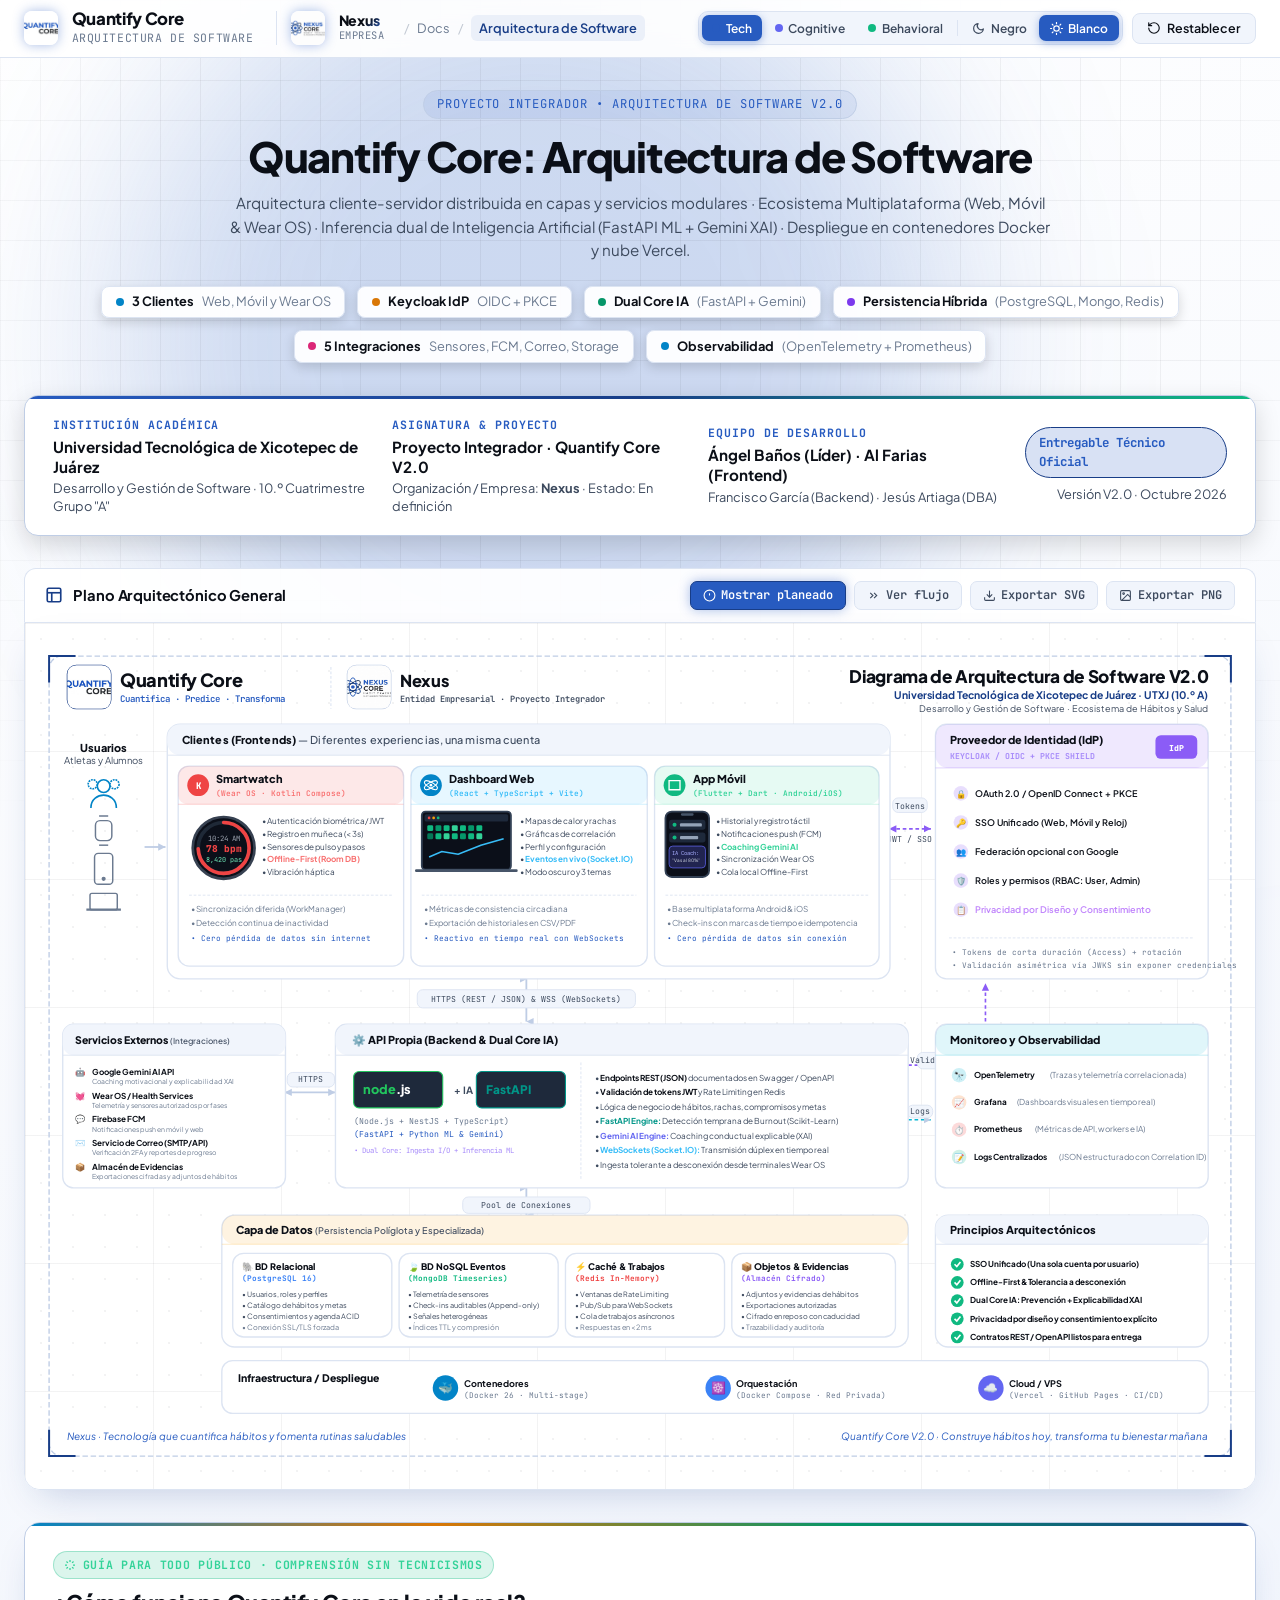
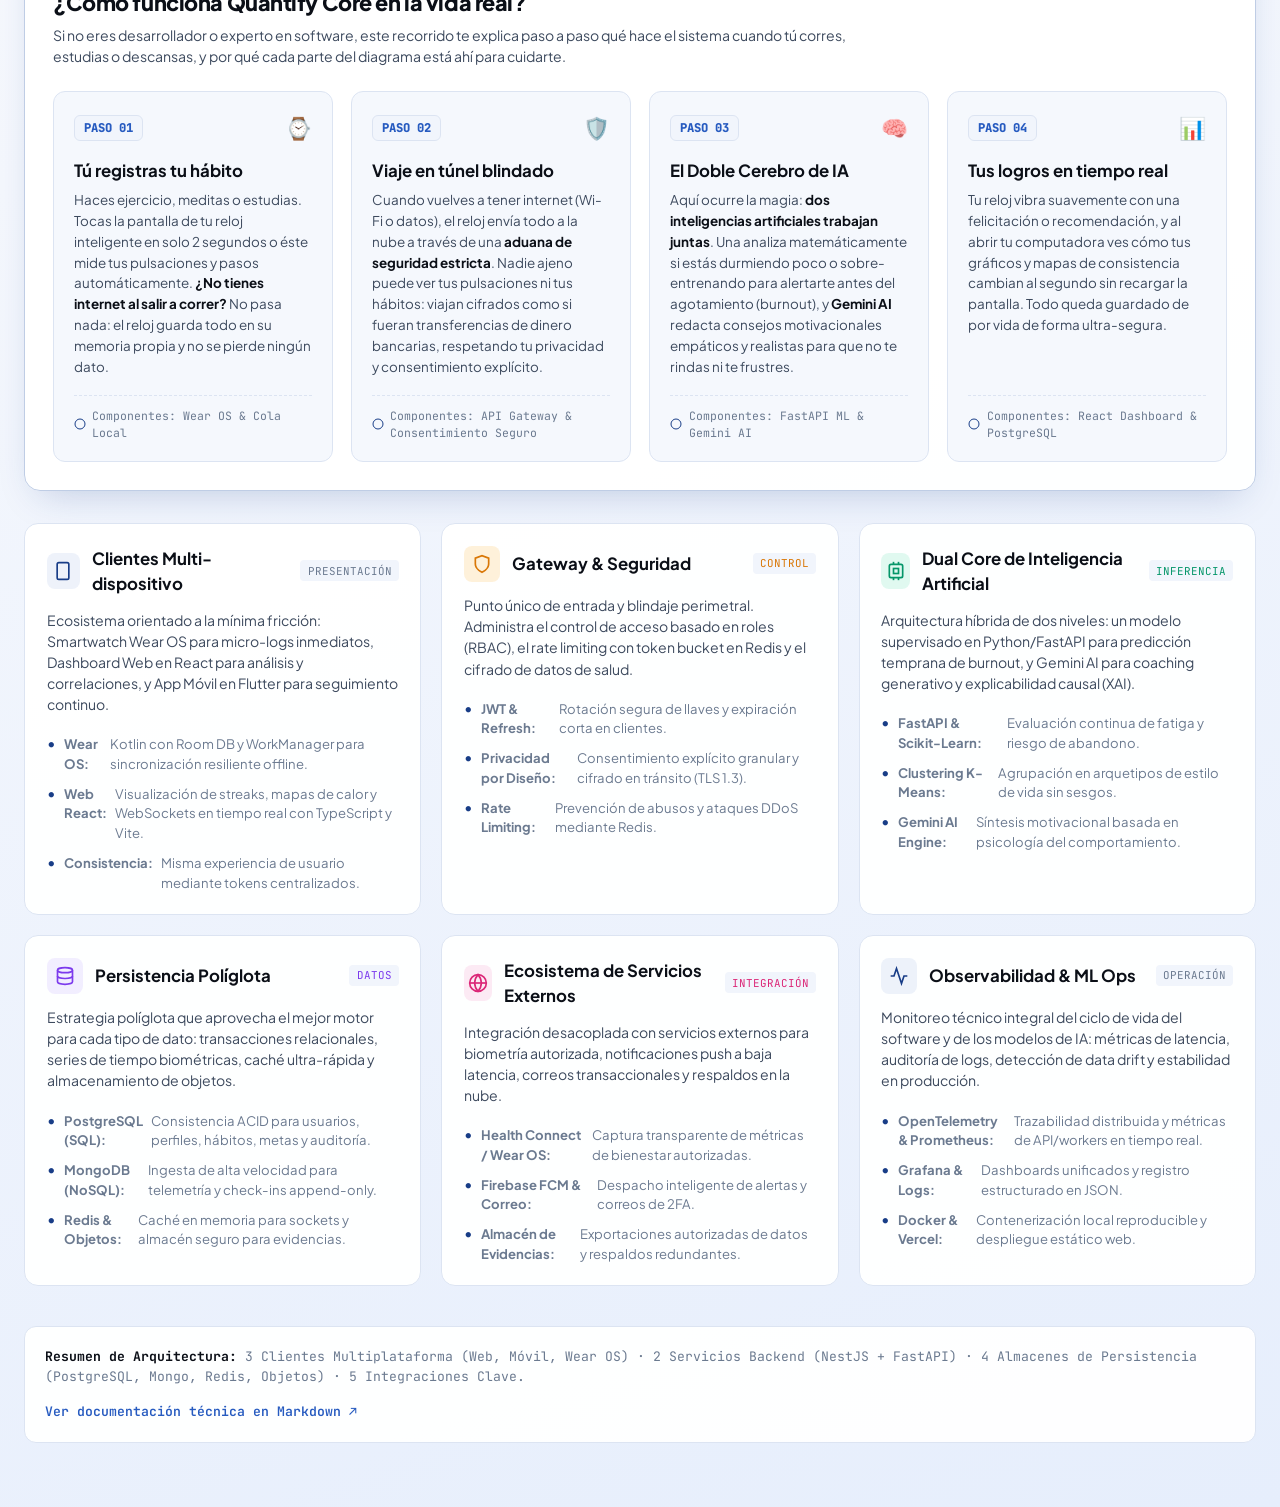
==== docs/examen/index.html @ 7a669c56 "deploy(pages): publicar galeria preservando el portal existente" ====
<!doctype html>
<html lang="es" data-theme="dark">
<head>
  <meta charset="utf-8">
  <meta name="viewport" content="width=device-width,initial-scale=1">
  <title>Diagrama de Arquitectura de Software · Quantify Core</title>
  <meta name="theme-color" content="#0B0F17">
  <!-- Pre-render theme initialization -->
  <script>
    (function () {
      var root = document.documentElement;
      var palette = 'tech';
      var mode = 'dark';
      try {
        var saved = JSON.parse(localStorage.getItem('qc-theme'));
        if (saved && ['tech', 'cognitive', 'behavioral'].indexOf(saved.palette) !== -1) {
          palette = saved.palette;
          mode = saved.mode === 'light' ? 'light' : 'dark';
        } else if (window.matchMedia && matchMedia('(prefers-color-scheme: light)').matches) {
          mode = 'light';
        }
      } catch (e) {}
      root.dataset.palette = palette;
      root.dataset.mode = mode;
      root.dataset.theme = palette === 'tech' ? 'tech-' + mode : palette;
    })();
  </script>
  <link rel="preconnect" href="https://fonts.googleapis.com">
  <link rel="preconnect" href="https://fonts.gstatic.com" crossorigin>
  <link href="https://fonts.googleapis.com/css2?family=Plus+Jakarta+Sans:wght@400;500;600;700;800&family=Outfit:wght@400;500;600;700;800&family=JetBrains+Mono:wght@400;500;600;700&display=swap" rel="stylesheet">
  
  <style>
    /* ==========================================================================
       VARIABLES Y PALETAS UNIFICADAS QUANTIFY CORE
       ========================================================================== */
    :root, [data-theme="tech-dark"] {
      --bg: #0B0F17;
      --bg-gradient: linear-gradient(160deg, #0B0F17 0%, #0D1524 48%, #111C35 100%);
      --surface: #161F2E;
      --surface-2: #1B2639;
      --surface-glass: rgba(22, 31, 46, 0.78);
      --border: #283548;
      --border-strong: #3A4C6E;
      --text: #FFFFFF;
      --text-muted: #B4C0D0;
      --text-dim: #8A99AD;
      --text-faint: #6B7A90;

      --brand-blue: #275BC0;
      --brand-glow: #4A7DE8;
      --brand-light: #7EA3F0;
      --primary-soft: rgba(39, 91, 192, 0.16);

      --panel: rgba(22, 31, 46, 0.85);
      --panel-solid: #161F2E;
      --panel-border: rgba(58, 76, 110, 0.50);
      --panel-border-hover: #4A7DE8;
      --panel-shadow: 0 20px 48px -20px rgba(0, 0, 0, 0.75);

      /* Categorías arquitectónicas */
      --c-user: #38BDF8;      /* Usuarios / Clientes - Cyan */
      --c-sec: #F59E0B;       /* Seguridad y Gateway - Amber */
      --c-api: #34D399;       /* Backend / ML / IA - Emerald */
      --c-data: #A78BFA;      /* Persistencia - Violet */
      --c-ext: #F472B6;       /* Servicios Externos - Pink */
      --c-infra: #38BDF8;     /* Infraestructura - Blue */

      --card-bg: rgba(27, 38, 57, 0.94);
      --box-bg: rgba(22, 31, 46, 0.70);

      --g1: rgba(39, 91, 192, 0.55);
      --g2: rgba(24, 61, 135, 0.65);
      --g3: rgba(14, 165, 233, 0.30);
      --spot: rgba(74, 125, 232, 0.12);
      --grid: rgba(255, 255, 255, 0.045);
      --frame-bg: #0B0F17;

      --font-main: 'Plus Jakarta Sans', 'Outfit', -apple-system, BlinkMacSystemFont, "Segoe UI", Roboto, sans-serif;
      --font-mono: 'JetBrains Mono', monospace;
    }

    [data-theme="tech-light"] {
      --bg: #F4F7FD;
      --bg-gradient: linear-gradient(160deg, #FFFFFF 0%, #F4F7FD 50%, #E6EEFC 100%);
      --surface: #FFFFFF;
      --surface-2: #F1F5FC;
      --surface-glass: rgba(255, 255, 255, 0.90);
      --border: #DCE4F2;
      --border-strong: #BFCDE5;
      --text: #0B0F17;
      --text-muted: #3D4A5E;
      --text-dim: #6B7A90;
      --text-faint: #94A3B8;

      --brand-blue: #275BC0;
      --brand-glow: #183D87;
      --brand-light: #275BC0;
      --primary-soft: rgba(39, 91, 192, 0.08);

      --panel: rgba(255, 255, 255, 0.94);
      --panel-solid: #FFFFFF;
      --panel-border: rgba(39, 91, 192, 0.24);
      --panel-border-hover: #275BC0;
      --panel-shadow: 0 16px 36px -16px rgba(24, 61, 135, 0.25);

      --c-user: #0284C7;
      --c-sec: #D97706;
      --c-api: #059669;
      --c-data: #7C3AED;
      --c-ext: #DB2777;
      --c-infra: #0284C7;

      --card-bg: #FFFFFF;
      --box-bg: rgba(244, 247, 253, 0.85);

      --g1: rgba(39, 91, 192, 0.22);
      --g2: rgba(74, 125, 232, 0.20);
      --g3: rgba(14, 165, 233, 0.16);
      --spot: rgba(39, 91, 192, 0.08);
      --grid: rgba(11, 15, 23, 0.05);
      --frame-bg: #FFFFFF;
    }

    [data-theme="cognitive"] {
      --bg: #090C10;
      --bg-gradient: linear-gradient(150deg, #090C10 0%, #0E1122 50%, #16123A 100%);
      --surface: #131924;
      --surface-2: #192131;
      --surface-glass: rgba(19, 25, 36, 0.78);
      --border: #232E40;
      --border-strong: #3B3F72;
      --text: #F8FAFC;
      --text-muted: #B6C2D4;
      --text-dim: #94A3B8;
      --text-faint: #64748B;

      --brand-blue: #275BC0;
      --brand-glow: #6366F1;
      --brand-light: #A5ABFB;
      --primary-soft: rgba(99, 102, 241, 0.16);

      --panel: rgba(19, 25, 36, 0.85);
      --panel-solid: #131924;
      --panel-border: rgba(59, 63, 114, 0.6);
      --panel-border-hover: #6366F1;
      --panel-shadow: 0 20px 48px -20px rgba(0, 0, 0, 0.8);

      --c-user: #06B6D4;
      --c-sec: #F59E0B;
      --c-api: #34D399;
      --c-data: #C084FC;
      --c-ext: #F43F5E;
      --c-infra: #6366F1;

      --card-bg: rgba(25, 33, 49, 0.94);
      --box-bg: rgba(19, 25, 36, 0.70);

      --g1: rgba(99, 102, 241, 0.50);
      --g2: rgba(39, 91, 192, 0.55);
      --g3: rgba(6, 182, 212, 0.30);
      --spot: rgba(99, 102, 241, 0.14);
      --grid: rgba(148, 163, 184, 0.05);
      --frame-bg: #090C10;
    }

    [data-theme="behavioral"] {
      --bg: #0E131F;
      --bg-gradient: linear-gradient(155deg, #0E131F 0%, #0F1A26 50%, #0E2324 100%);
      --surface: #1A2234;
      --surface-2: #202A40;
      --surface-glass: rgba(26, 34, 52, 0.78);
      --border: #2A3550;
      --border-strong: #2F6A63;
      --text: #F9FAFB;
      --text-muted: #C2CAD6;
      --text-dim: #9CA3AF;
      --text-faint: #6B7280;

      --brand-blue: #275BC0;
      --brand-glow: #10B981;
      --brand-light: #34D399;
      --primary-soft: rgba(16, 185, 129, 0.14);

      --panel: rgba(26, 34, 52, 0.85);
      --panel-solid: #1A2234;
      --panel-border: rgba(47, 106, 99, 0.55);
      --panel-border-hover: #10B981;
      --panel-shadow: 0 20px 48px -20px rgba(0, 0, 0, 0.75);

      --c-user: #38BDF8;
      --c-sec: #F59E0B;
      --c-api: #10B981;
      --c-data: #A78BFA;
      --c-ext: #FB7185;
      --c-infra: #10B981;

      --card-bg: rgba(32, 42, 64, 0.94);
      --box-bg: rgba(26, 34, 52, 0.70);

      --g1: rgba(16, 185, 129, 0.45);
      --g2: rgba(39, 91, 192, 0.55);
      --g3: rgba(20, 184, 166, 0.35);
      --spot: rgba(16, 185, 129, 0.12);
      --grid: rgba(255, 255, 255, 0.04);
      --frame-bg: #0E131F;
    }

    /* Reset & Base */
    *, *::before, *::after { box-sizing: border-box; margin: 0; padding: 0; }
    html { -webkit-text-size-adjust: 100%; scroll-behavior: smooth; }
    body {
      min-height: 100vh;
      font-family: var(--font-main);
      color: var(--text);
      background-color: var(--bg);
      background-image: var(--bg-gradient);
      line-height: 1.5;
      overflow-x: hidden;
      position: relative;
    }

    /* Fondo animado interactivo */
    .bg {
      position: fixed;
      inset: 0;
      pointer-events: none;
      z-index: 0;
      overflow: hidden;
    }
    .bg__blob {
      position: absolute;
      border-radius: 50%;
      filter: blur(100px);
      will-change: transform;
      transition: background 0.8s ease;
    }
    .bg__blob--1 { width: 65vw; height: 65vw; top: -20vw; left: -15vw; background: var(--g1); }
    .bg__blob--2 { width: 55vw; height: 55vw; top: 15vh; right: -15vw; background: var(--g2); }
    .bg__blob--3 { width: 70vw; height: 70vw; bottom: -25vw; left: 20vw; background: var(--g3); }
    .bg__grid {
      position: absolute;
      inset: 0;
      background-image:
        linear-gradient(to right, var(--grid) 1px, transparent 1px),
        linear-gradient(to bottom, var(--grid) 1px, transparent 1px);
      background-size: 40px 40px;
      mask-image: radial-gradient(circle at 50% 30%, black 60%, transparent 95%);
    }

    /* Scroll progress bar */
    #scroll-progress {
      position: fixed;
      top: 0;
      left: 0;
      height: 3px;
      background: linear-gradient(90deg, var(--brand-blue), var(--brand-glow), var(--brand-light));
      width: 0%;
      z-index: 200;
      transition: width 0.1s linear;
    }

    /* ==========================================================================
       NAVBAR SUPERIOR
       ========================================================================== */
    .qc-nav {
      position: sticky;
      top: 0;
      z-index: 100;
      width: 100%;
      background: var(--surface-glass);
      backdrop-filter: blur(16px);
      -webkit-backdrop-filter: blur(16px);
      border-bottom: 1px solid var(--border);
      transition: background 0.3s ease, border-color 0.3s ease, box-shadow 0.3s ease;
    }
    .qc-nav.scrolled {
      background: var(--panel-solid);
      box-shadow: 0 10px 30px -10px rgba(0,0,0,0.5);
    }
    .qc-nav__inner {
      max-width: 1440px;
      margin: 0 auto;
      padding: 0.65rem 1.5rem;
      display: flex;
      align-items: center;
      justify-content: space-between;
      gap: 1rem;
    }
    .qc-brand {
      display: flex;
      align-items: center;
      gap: 0.85rem;
      text-decoration: none;
      color: inherit;
    }
    .qc-brand img {
      width: 34px;
      height: 34px;
      border-radius: 8px;
      object-fit: cover;
      box-shadow: 0 0 12px rgba(39, 91, 192, 0.4);
    }
    .qc-brand__text {
      display: flex;
      flex-direction: column;
    }
    .qc-brand__title {
      font-weight: 800;
      font-size: 1.05rem;
      letter-spacing: -0.02em;
      line-height: 1.1;
      background: linear-gradient(135deg, var(--text) 60%, var(--brand-light));
      -webkit-background-clip: text;
      -webkit-text-fill-color: transparent;
    }
    .qc-brand__sub {
      font-size: 0.72rem;
      color: var(--text-dim);
      font-family: var(--font-mono);
      letter-spacing: 0.05em;
      text-transform: uppercase;
    }
    .qc-nav__crumbs {
      display: flex;
      align-items: center;
      gap: 0.5rem;
      font-size: 0.8rem;
      color: var(--text-dim);
    }
    .qc-nav__crumbs a {
      color: var(--text-dim);
      text-decoration: none;
      transition: color 0.2s;
    }
    .qc-nav__crumbs a:hover { color: var(--text); }
    .qc-nav__crumbs .sep { opacity: 0.4; }
    .qc-nav__crumbs .cur {
      color: var(--brand-glow);
      font-weight: 600;
      padding: 0.2rem 0.5rem;
      background: var(--primary-soft);
      border-radius: 6px;
    }

    /* Controls Group */
    .qc-nav__controls {
      display: flex;
      align-items: center;
      gap: 0.6rem;
    }
    .theme {
      display: flex;
      align-items: center;
      background: var(--surface-2);
      border: 1px solid var(--border);
      border-radius: 10px;
      padding: 3px;
      gap: 2px;
    }
    .theme__group {
      display: flex;
      align-items: center;
      gap: 2px;
    }
    .theme__divider {
      width: 1px;
      height: 16px;
      background: var(--border);
      margin: 0 2px;
    }
    .theme__btn {
      display: inline-flex;
      align-items: center;
      gap: 0.35rem;
      padding: 0.35rem 0.65rem;
      font-size: 0.75rem;
      font-weight: 600;
      color: var(--text-muted);
      background: transparent;
      border: none;
      border-radius: 7px;
      cursor: pointer;
      transition: all 0.2s ease;
      font-family: var(--font-main);
    }
    .theme__btn:hover {
      color: var(--text);
      background: rgba(255, 255, 255, 0.06);
    }
    .theme__btn[aria-pressed="true"] {
      color: #FFFFFF;
      background: var(--brand-blue);
      box-shadow: 0 2px 8px rgba(39, 91, 192, 0.4);
    }
    .theme__swatch {
      width: 8px;
      height: 8px;
      border-radius: 50%;
      display: inline-block;
    }
    .swatch--tech { background: #275BC0; }
    .swatch--cog { background: #6366F1; }
    .swatch--beh { background: #10B981; }

    .qc-btn {
      display: inline-flex;
      align-items: center;
      gap: 0.4rem;
      padding: 0.4rem 0.85rem;
      font-size: 0.78rem;
      font-weight: 600;
      color: var(--text);
      background: var(--surface-2);
      border: 1px solid var(--border);
      border-radius: 8px;
      cursor: pointer;
      transition: all 0.2s ease;
      font-family: var(--font-main);
    }
    .qc-btn:hover {
      background: var(--brand-blue);
      border-color: var(--brand-blue);
      color: #FFF;
      box-shadow: 0 2px 10px rgba(39, 91, 192, 0.35);
    }
    .qc-btn svg { width: 14px; height: 14px; }

    /* ==========================================================================
       CONTENEDOR PRINCIPAL Y ENCABEZADO HERO
       ========================================================================== */
    main {
      position: relative;
      z-index: 10;
      max-width: 1440px;
      margin: 0 auto;
      padding: 2rem 1.5rem 4rem;
    }

    .hero-banner {
      text-align: center;
      margin-bottom: 2rem;
    }
    .eyebrow {
      display: inline-flex;
      align-items: center;
      gap: 0.5rem;
      font-family: var(--font-mono);
      font-size: 0.76rem;
      text-transform: uppercase;
      letter-spacing: 0.08em;
      color: var(--brand-light);
      background: var(--primary-soft);
      padding: 0.3rem 0.8rem;
      border-radius: 999px;
      border: 1px solid var(--border-strong);
      margin-bottom: 0.85rem;
    }
    .hero-banner h1 {
      font-size: clamp(1.8rem, 3.5vw, 2.6rem);
      font-weight: 800;
      letter-spacing: -0.03em;
      line-height: 1.15;
      margin-bottom: 0.65rem;
    }
    .hero-banner .sub {
      max-width: 820px;
      margin: 0 auto 1.5rem;
      color: var(--text-muted);
      font-size: 0.95rem;
      line-height: 1.55;
    }

    /* KPI Bar */
    .kpi-strip {
      display: flex;
      flex-wrap: wrap;
      justify-content: center;
      gap: 0.75rem;
    }
    .kpi-chip {
      display: inline-flex;
      align-items: center;
      gap: 0.5rem;
      padding: 0.35rem 0.85rem;
      background: var(--panel);
      border: 1px solid var(--border);
      border-radius: 8px;
      font-size: 0.8rem;
      color: var(--text-dim);
      box-shadow: 0 4px 12px rgba(0,0,0,0.15);
    }
    .kpi-chip strong { color: var(--text); }
    .kpi-chip .dot { width: 8px; height: 8px; border-radius: 50%; }

    /* ==========================================================================
       BARRA DE HERRAMIENTAS ARQUITECTÓNICA (TOOLBAR)
       ========================================================================== */
    .arch-toolbar {
      background: var(--panel);
      border: 1px solid var(--border);
      border-radius: 12px 12px 0 0;
      padding: 0.75rem 1.25rem;
      display: flex;
      flex-wrap: wrap;
      align-items: center;
      justify-content: space-between;
      gap: 0.75rem;
      border-bottom: none;
    }
    .arch-toolbar__title {
      display: flex;
      align-items: center;
      gap: 0.65rem;
      font-weight: 700;
      font-size: 0.92rem;
      letter-spacing: -0.01em;
    }
    .arch-toolbar__actions {
      display: flex;
      flex-wrap: wrap;
      align-items: center;
      gap: 0.5rem;
    }
    .tool-btn {
      display: inline-flex;
      align-items: center;
      gap: 0.35rem;
      padding: 0.35rem 0.75rem;
      font-size: 0.75rem;
      font-weight: 600;
      color: var(--text-muted);
      background: var(--surface-2);
      border: 1px solid var(--border);
      border-radius: 7px;
      cursor: pointer;
      transition: all 0.2s ease;
      font-family: var(--font-mono);
    }
    .tool-btn:hover {
      color: var(--text);
      border-color: var(--brand-glow);
      background: rgba(39, 91, 192, 0.15);
    }
    .tool-btn[aria-pressed="true"], .tool-btn.active {
      background: var(--brand-blue);
      border-color: var(--brand-glow);
      color: #FFFFFF;
      box-shadow: 0 0 12px rgba(39, 91, 192, 0.4);
    }
    .tool-btn svg { width: 13px; height: 13px; }

    /* ==========================================================================
       CANVAS Y CONTENEDOR DEL DIAGRAMA SVG BLUEPRINT
       ========================================================================== */
    .blueprint-card {
      background: var(--panel);
      border: 1px solid var(--border);
      border-radius: 0 0 16px 16px;
      overflow: hidden;
      box-shadow: var(--panel-shadow);
      position: relative;
    }
    .svg-scroll-wrap {
      overflow-x: auto;
      overflow-y: hidden;
      padding: 1.5rem;
      background: var(--frame-bg);
      background-image:
        radial-gradient(var(--grid) 1px, transparent 1px),
        linear-gradient(to right, var(--grid) 1px, transparent 1px),
        linear-gradient(to bottom, var(--grid) 1px, transparent 1px);
      background-size: 32px 32px, 128px 128px, 128px 128px;
      display: flex;
      justify-content: center;
    }

    svg.arch-canvas {
      width: 100%;
      min-width: 1200px;
      max-width: 1360px;
      height: auto;
      display: block;
      user-select: none;
    }

    /* Estilos vectoriales SVG */
    .b-frame { fill: none; stroke: var(--border-strong); stroke-width: 1.5; stroke-dasharray: 6 3; }
    .corner-mark { fill: none; stroke: var(--brand-glow); stroke-width: 2.2; stroke-linecap: square; }
    .hud-title { font-family: var(--font-mono); font-size: 11px; fill: var(--text-dim); letter-spacing: 0.08em; }

    /* Capas y Tarjetas de Contenedores SVG */
    .layer-group { transition: opacity 0.3s ease; }
    .layer-card {
      fill: var(--card-bg);
      stroke: var(--border);
      stroke-width: 1.5;
      rx: 12px;
      transition: all 0.25s ease;
      cursor: pointer;
    }
    .layer-card:hover {
      stroke: var(--brand-glow);
      filter: drop-shadow(0 8px 24px rgba(39, 91, 192, 0.3));
    }
    .node-header-bg {
      fill: var(--surface-2);
      stroke: var(--border);
      stroke-width: 1;
    }

    /* Textos SVG */
    .txt-title { font-family: var(--font-main); font-weight: 700; font-size: 13.5px; fill: var(--text); }
    .txt-badge { font-family: var(--font-mono); font-weight: 600; font-size: 9.5px; text-transform: uppercase; letter-spacing: 0.05em; }
    .txt-sub { font-family: var(--font-main); font-size: 11px; fill: var(--text-muted); }
    .txt-item { font-family: var(--font-main); font-size: 10.5px; fill: var(--text-dim); }
    .txt-tech { font-family: var(--font-mono); font-size: 9.5px; fill: var(--brand-light); }

    /* Conectores y Ductos */
    .duct-path {
      fill: none;
      stroke: var(--border-strong);
      stroke-width: 2;
      transition: stroke 0.3s ease, stroke-width 0.3s ease;
    }
    .duct-path.active, .duct-path:hover {
      stroke: var(--brand-glow);
      stroke-width: 2.8;
    }
    .duct-pulse {
      fill: none;
      stroke: var(--brand-light);
      stroke-width: 2.5;
      stroke-dasharray: 6 12;
      animation: ductFlow 1.6s linear infinite;
      opacity: 0;
      transition: opacity 0.3s ease;
    }
    .flow-active .duct-pulse { opacity: 1; }

    @keyframes ductFlow {
      from { stroke-dashoffset: 36; }
      to { stroke-dashoffset: 0; }
    }

    .planned-node {
      stroke-dasharray: 5 4;
      opacity: 0.65;
      transition: opacity 0.3s ease;
    }
    .hide-planned .planned-node {
      display: none;
    }

    /* Duct Pill labels */
    .duct-pill-bg { fill: var(--surface-2); stroke: var(--border); stroke-width: 1; rx: 6px; }
    .duct-pill-txt { font-family: var(--font-mono); font-size: 9px; fill: var(--text-muted); text-anchor: middle; }

    /* ==========================================================================
       SECCIÓN PEDAGÓGICA: EL VIAJE DEL HÁBITO (PARA TODO PÚBLICO)
       ========================================================================== */
    .story-banner {
      margin-top: 2rem;
      background: var(--panel);
      border: 1px solid var(--border-strong);
      border-radius: 16px;
      padding: 1.75rem;
      position: relative;
      overflow: hidden;
      box-shadow: var(--panel-shadow);
    }
    .story-banner::before {
      content: "";
      position: absolute;
      top: 0;
      left: 0;
      right: 0;
      height: 3px;
      background: linear-gradient(90deg, var(--c-user), var(--c-sec), var(--c-api), var(--brand-glow));
    }
    .story-header {
      display: flex;
      flex-wrap: wrap;
      align-items: center;
      justify-content: space-between;
      gap: 1rem;
      margin-bottom: 1.5rem;
    }
    .story-title-group {
      max-width: 820px;
    }
    .story-badge {
      display: inline-flex;
      align-items: center;
      gap: 0.4rem;
      font-family: var(--font-mono);
      font-size: 0.72rem;
      font-weight: 700;
      text-transform: uppercase;
      letter-spacing: 0.06em;
      padding: 0.25rem 0.65rem;
      border-radius: 999px;
      background: rgba(16, 185, 129, 0.15);
      color: #34D399;
      border: 1px solid rgba(16, 185, 129, 0.3);
      margin-bottom: 0.5rem;
    }
    .story-title {
      font-size: 1.35rem;
      font-weight: 800;
      letter-spacing: -0.02em;
      margin-bottom: 0.35rem;
    }
    .story-sub {
      font-size: 0.88rem;
      color: var(--text-muted);
      line-height: 1.5;
    }
    .story-grid {
      display: grid;
      grid-template-columns: repeat(auto-fit, minmax(260px, 1fr));
      gap: 1.15rem;
      position: relative;
    }
    .story-step {
      background: var(--box-bg);
      border: 1px solid var(--border);
      border-radius: 12px;
      padding: 1.25rem;
      position: relative;
      display: flex;
      flex-direction: column;
      justify-content: space-between;
      transition: all 0.25s ease;
      cursor: pointer;
    }
    .story-step:hover {
      transform: translateY(-4px);
      border-color: var(--brand-glow);
      box-shadow: 0 12px 28px -8px rgba(0,0,0,0.45);
    }
    .story-step-head {
      display: flex;
      align-items: center;
      justify-content: space-between;
      margin-bottom: 0.85rem;
    }
    .story-num {
      font-family: var(--font-mono);
      font-size: 0.76rem;
      font-weight: 800;
      padding: 0.2rem 0.55rem;
      border-radius: 6px;
      background: var(--surface-2);
      color: var(--brand-light);
      border: 1px solid var(--border);
    }
    .story-step-icon {
      font-size: 1.35rem;
    }
    .story-step-title {
      font-size: 1.05rem;
      font-weight: 700;
      margin-bottom: 0.45rem;
      color: var(--text);
    }
    .story-step-text {
      font-size: 0.84rem;
      color: var(--text-muted);
      line-height: 1.55;
      margin-bottom: 1.1rem;
    }
    .story-step-text strong {
      color: var(--text);
    }
    .story-step-tech {
      font-family: var(--font-mono);
      font-size: 0.72rem;
      color: var(--text-dim);
      padding-top: 0.65rem;
      border-top: 1px dashed var(--border);
      display: flex;
      align-items: center;
      gap: 0.4rem;
    }
    .story-step-tech svg { width: 12px; height: 12px; color: var(--brand-glow); flex-shrink: 0; }

    /* ==========================================================================
       DESCRIPCIÓN DE CAPAS Y ESPECIFICACIÓN
       ========================================================================== */
    .specs-grid {
      display: grid;
      grid-template-columns: repeat(auto-fit, minmax(320px, 1fr));
      gap: 1.25rem;
      margin-top: 2rem;
    }
    .spec-card {
      background: var(--panel);
      border: 1px solid var(--border);
      border-radius: 14px;
      padding: 1.35rem;
      transition: transform 0.25s ease, border-color 0.25s ease, box-shadow 0.25s ease;
      position: relative;
    }
    .spec-card:hover {
      transform: translateY(-3px);
      border-color: var(--brand-glow);
      box-shadow: 0 12px 30px -10px rgba(0,0,0,0.4);
    }
    .spec-card__header {
      display: flex;
      align-items: center;
      gap: 0.75rem;
      margin-bottom: 0.85rem;
    }
    .spec-card__icon {
      width: 36px;
      height: 36px;
      border-radius: 8px;
      display: flex;
      align-items: center;
      justify-content: center;
      background: var(--primary-soft);
      color: var(--brand-glow);
    }
    .spec-card__title {
      font-size: 1.05rem;
      font-weight: 700;
    }
    .spec-card__badge {
      font-family: var(--font-mono);
      font-size: 0.68rem;
      text-transform: uppercase;
      padding: 0.15rem 0.45rem;
      border-radius: 4px;
      background: var(--surface-2);
      color: var(--text-dim);
      margin-left: auto;
    }
    .spec-card__desc {
      font-size: 0.88rem;
      color: var(--text-muted);
      line-height: 1.5;
      margin-bottom: 1rem;
    }
    .spec-list {
      list-style: none;
      display: flex;
      flex-direction: column;
      gap: 0.45rem;
      font-size: 0.82rem;
      color: var(--text-dim);
    }
    .spec-list li {
      display: flex;
      align-items: baseline;
      gap: 0.5rem;
    }
    .spec-list li::before {
      content: "•";
      color: var(--brand-glow);
      font-size: 1rem;
    }

    /* Footer resumen */
    .arch-footer {
      margin-top: 2.5rem;
      background: var(--panel);
      border: 1px solid var(--border);
      border-radius: 12px;
      padding: 1.25rem;
      display: flex;
      flex-wrap: wrap;
      align-items: center;
      justify-content: space-between;
      gap: 1rem;
      font-family: var(--font-mono);
      font-size: 0.82rem;
      color: var(--text-dim);
    }
    .arch-footer strong { color: var(--text); }
    .arch-footer a {
      color: var(--brand-light);
      text-decoration: none;
      font-weight: 600;
    }
    .arch-footer a:hover { text-decoration: underline; }

    /* ==========================================================================
       MODAL DIALOG DE DETALLE DEL COMPONENTE
       ========================================================================== */
    dialog#compModal {
      margin: auto;
      border: 1px solid var(--border-strong);
      border-radius: 16px;
      background: var(--panel-solid);
      color: var(--text);
      padding: 0;
      max-width: 580px;
      width: 90vw;
      box-shadow: 0 24px 64px -12px rgba(0, 0, 0, 0.85);
      backdrop-filter: blur(20px);
    }
    dialog#compModal::backdrop {
      background: rgba(0, 0, 0, 0.65);
      backdrop-filter: blur(4px);
    }
    .modal-body {
      padding: 1.75rem;
    }
    .modal-head {
      display: flex;
      align-items: flex-start;
      justify-content: space-between;
      gap: 1rem;
      margin-bottom: 1.2rem;
    }
    .modal-tag {
      font-family: var(--font-mono);
      font-size: 0.72rem;
      font-weight: 600;
      padding: 0.2rem 0.6rem;
      border-radius: 999px;
      text-transform: uppercase;
      letter-spacing: 0.05em;
    }
    .modal-close {
      background: transparent;
      border: none;
      color: var(--text-dim);
      cursor: pointer;
      padding: 0.25rem;
      border-radius: 6px;
    }
    .modal-close:hover { color: var(--text); background: rgba(255,255,255,0.08); }
    .modal-title { font-size: 1.3rem; font-weight: 800; margin-top: 0.35rem; }
    .modal-tech { font-family: var(--font-mono); font-size: 0.82rem; color: var(--brand-light); margin-bottom: 0.85rem; }
    .modal-desc { font-size: 0.92rem; color: var(--text-muted); line-height: 1.55; margin-bottom: 1.25rem; }
    .modal-sec-title { font-size: 0.85rem; font-weight: 700; text-transform: uppercase; letter-spacing: 0.05em; color: var(--text-dim); margin-bottom: 0.5rem; font-family: var(--font-mono); }
    .modal-bullets { list-style: none; display: flex; flex-direction: column; gap: 0.45rem; font-size: 0.85rem; color: var(--text-muted); margin-bottom: 1.25rem; }
    .modal-bullets li { display: flex; gap: 0.5rem; }
    .modal-bullets li::before { content: "✓"; color: var(--brand-glow); font-weight: 800; }
    .modal-code {
      background: rgba(0, 0, 0, 0.45);
      border: 1px solid var(--border);
      border-radius: 8px;
      padding: 0.75rem 1rem;
      font-family: var(--font-mono);
      font-size: 0.78rem;
      color: #7DD3FC;
      overflow-x: auto;
    }

    @media (max-width: 900px) {
      .qc-nav__inner { flex-wrap: wrap; }
      .theme__label { display: none; }
    }

    /* FICHA TÉCNICA DEL ENTREGABLE ACADÉMICO */
    .deliverable-card {
      margin-bottom: 2rem;
      padding: 1.25rem 1.75rem;
      background: var(--card-bg);
      border: 1px solid var(--border-strong);
      border-radius: 14px;
      backdrop-filter: blur(12px);
      box-shadow: 0 8px 24px rgba(0, 0, 0, 0.15);
      position: relative;
      overflow: hidden;
    }
    .deliverable-card::before {
      content: '';
      position: absolute;
      top: 0; left: 0; right: 0; height: 3px;
      background: linear-gradient(90deg, var(--brand-blue), var(--brand-glow), #10B981);
    }
    .deliverable-grid {
      display: grid;
      grid-template-columns: 1.4fr 1.3fr 1.3fr 0.9fr;
      gap: 1.5rem;
      align-items: center;
    }
    @media (max-width: 1024px) {
      .deliverable-grid { grid-template-columns: 1fr 1fr; }
    }
    @media (max-width: 640px) {
      .deliverable-grid { grid-template-columns: 1fr; }
    }
    .deliv-col {
      display: flex;
      flex-direction: column;
      gap: 0.25rem;
    }
    .deliv-label {
      font-size: 0.72rem;
      font-family: var(--font-mono);
      font-weight: 700;
      text-transform: uppercase;
      letter-spacing: 0.08em;
      color: var(--brand-light);
    }
    .deliv-val {
      font-size: 0.95rem;
      font-weight: 700;
      color: var(--text);
      line-height: 1.3;
    }
    .deliv-sub {
      font-size: 0.8rem;
      color: var(--text-muted);
      line-height: 1.35;
    }
    .deliv-badge-col {
      display: flex;
      flex-direction: column;
      align-items: flex-end;
      justify-content: center;
    }
    @media (max-width: 640px) {
      .deliv-badge-col { align-items: flex-start; }
    }
    .deliv-badge-status {
      display: inline-flex;
      align-items: center;
      gap: 0.4rem;
      padding: 0.35rem 0.85rem;
      background: rgba(39, 91, 192, 0.18);
      border: 1px solid var(--brand-glow);
      border-radius: 999px;
      font-size: 0.78rem;
      font-weight: 700;
      color: var(--brand-light);
      font-family: var(--font-mono);
      margin-bottom: 0.25rem;
    }

    /* TOAST DE CONFIRMACIÓN DE EXPORTACIÓN */
    .export-toast {
      position: fixed;
      bottom: 2rem;
      right: 2rem;
      background: var(--surface-2);
      border: 1px solid var(--border-strong);
      color: var(--text);
      padding: 0.9rem 1.4rem;
      border-radius: 12px;
      box-shadow: 0 12px 36px rgba(0,0,0,0.35);
      display: flex;
      align-items: center;
      gap: 0.75rem;
      font-size: 0.88rem;
      font-weight: 600;
      z-index: 9999;
      transform: translateY(120%);
      opacity: 0;
      transition: all 0.3s cubic-bezier(0.16, 1, 0.3, 1);
      pointer-events: none;
    }
    .export-toast.show {
      transform: translateY(0);
      opacity: 1;
      pointer-events: auto;
    }
    .export-toast__icon {
      width: 22px;
      height: 22px;
      border-radius: 50%;
      background: #10B981;
      color: #FFF;
      display: flex;
      align-items: center;
      justify-content: center;
      font-size: 0.8rem;
      font-weight: 900;
      flex-shrink: 0;
    }

  </style>
</head>
<body>
  <!-- Fondo reactivo animado -->
  <div class="bg" aria-hidden="true">
    <div class="bg__blob bg__blob--1"></div>
    <div class="bg__blob bg__blob--2"></div>
    <div class="bg__blob bg__blob--3"></div>
    <div class="bg__grid"></div>
  </div>

  <div id="scroll-progress"></div>

  <!-- Barra de Navegación Unificada -->
  <nav class="qc-nav" id="qcNavbar" aria-label="Navegación principal">
    <div class="qc-nav__inner">
      <div style="display:flex; align-items:center; gap: 1.2rem;">
        <a href="../../index.html" class="qc-brand" title="Ir al inicio de Quantify Core">
          <img src="../../assets/images/quantifyLogo.jpeg" alt="Logo Quantify Core (Producto)" width="36" height="36" style="border-radius: 8px; object-fit: cover;">
          <div class="qc-brand__text">
            <span class="qc-brand__title">Quantify Core</span>
            <span class="qc-brand__sub">Arquitectura de Software</span>
          </div>
        </a>
        <a href="#" class="qc-brand" title="Nexus · Entidad Empresarial" style="margin-left: 0.2rem; border-left: 1px solid var(--border); padding-left: 0.9rem;">
          <img src="../../assets/images/enterpriseLogo.jpeg" alt="Logo Nexus (Empresa)" width="36" height="36" style="border-radius: 8px; object-fit: cover;">
          <div class="qc-brand__text">
            <span class="qc-brand__title" style="font-size: 0.88rem;">Nexus</span>
            <span class="qc-brand__sub" style="font-size: 0.65rem;">Empresa</span>
          </div>
        </a>

        <div class="qc-nav__crumbs" aria-label="Ruta de navegación">
          <span class="sep">/</span>
          <a href="../../index.html#practicas">Docs</a>
          <span class="sep">/</span>
          <span class="cur">Arquitectura de Software</span>
        </div>
      </div>

      <div class="qc-nav__controls">
        <div class="theme" role="group" aria-label="Selector de estilo visual y tema">
          <div class="theme__group" role="group" aria-label="Paleta cromática">
            <button class="theme__btn" type="button" data-palette-btn="tech" aria-pressed="true" title="Paleta Tech Blue (Predeterminada)">
              <span class="theme__swatch swatch--tech" aria-hidden="true"></span>
              <span class="theme__label">Tech</span>
            </button>
            <button class="theme__btn" type="button" data-palette-btn="cognitive" aria-pressed="false" title="Paleta Cognitive AI">
              <span class="theme__swatch swatch--cog" aria-hidden="true"></span>
              <span class="theme__label">Cognitive</span>
            </button>
            <button class="theme__btn" type="button" data-palette-btn="behavioral" aria-pressed="false" title="Paleta Behavioral Green">
              <span class="theme__swatch swatch--beh" aria-hidden="true"></span>
              <span class="theme__label">Behavioral</span>
            </button>
          </div>

          <span class="theme__divider" aria-hidden="true"></span>

          <div class="theme__group" id="themeMode" role="group" aria-label="Modo de luminosidad">
            <button class="theme__btn" type="button" data-mode-btn="dark" aria-pressed="true" title="Modo oscuro">
              <svg width="13" height="13" viewBox="0 0 24 24" fill="none" stroke="currentColor" stroke-width="2.2" stroke-linecap="round" stroke-linejoin="round" aria-hidden="true"><path d="M21 12.79A9 9 0 1 1 11.21 3 7 7 0 0 0 21 12.79z"/></svg>
              <span class="theme__label">Negro</span>
            </button>
            <button class="theme__btn" type="button" data-mode-btn="light" aria-pressed="false" title="Modo blanco">
              <svg width="13" height="13" viewBox="0 0 24 24" fill="none" stroke="currentColor" stroke-width="2.2" stroke-linecap="round" stroke-linejoin="round" aria-hidden="true"><circle cx="12" cy="12" r="5"/><path d="M12 1v2M12 21v2M4.22 4.22l1.42 1.42M18.36 18.36l1.42 1.42M1 12h2M21 12h2M4.22 19.78l1.42-1.42M18.36 5.64l1.42-1.42"/></svg>
              <span class="theme__label">Blanco</span>
            </button>
          </div>
        </div>

        <button id="btnResetView" class="qc-btn" type="button" title="Restablecer vista interactiva">
          <svg viewBox="0 0 24 24" fill="none" stroke="currentColor" stroke-width="2" stroke-linecap="round" stroke-linejoin="round" aria-hidden="true"><path d="M3 12a9 9 0 1 0 9-9 9.75 9.75 0 0 0-6.74 2.74L3 8"></path><path d="M3 3v5h5"></path></svg>
          <span>Restablecer</span>
        </button>
      </div>
    </div>
  </nav>

  <main>
    <!-- Encabezado Hero -->
    <header class="hero-banner">
      <span class="eyebrow">PROYECTO INTEGRADOR • ARQUITECTURA DE SOFTWARE V2.0</span>
      <h1>Quantify Core: Arquitectura de Software</h1>
      <p class="sub">
        Arquitectura cliente-servidor distribuida en capas y servicios modulares · Ecosistema Multiplataforma (Web, Móvil &amp; Wear OS) · Inferencia dual de Inteligencia Artificial (FastAPI ML + Gemini XAI) · Despliegue en contenedores Docker y nube Vercel.
      </p>

      <div class="kpi-strip">
        <div class="kpi-chip">
          <span class="dot" style="background: var(--c-user);"></span>
          <strong>3 Clientes</strong> Web, Móvil y Wear OS
        </div>
        <div class="kpi-chip">
          <span class="dot" style="background: var(--c-sec);"></span>
          <strong>Keycloak IdP</strong> OIDC + PKCE
        </div>
        <div class="kpi-chip">
          <span class="dot" style="background: var(--c-api);"></span>
          <strong>Dual Core IA</strong> (FastAPI + Gemini)
        </div>
        <div class="kpi-chip">
          <span class="dot" style="background: var(--c-data);"></span>
          <strong>Persistencia Híbrida</strong> (PostgreSQL, Mongo, Redis)
        </div>
        <div class="kpi-chip">
          <span class="dot" style="background: var(--c-ext);"></span>
          <strong>5 Integraciones</strong> Sensores, FCM, Correo, Storage
        </div>
        <div class="kpi-chip">
          <span class="dot" style="background: var(--c-infra);"></span>
          <strong>Observabilidad</strong> (OpenTelemetry + Prometheus)
        </div>
      </div>
    </header>

    <!-- FICHA TÉCNICA DEL ENTREGABLE ACADÉMICO -->
    <section class="deliverable-card" aria-label="Ficha técnica institucional del entregable">
      <div class="deliverable-grid">
        <div class="deliv-col">
          <span class="deliv-label">Institución Académica</span>
          <span class="deliv-val">Universidad Tecnológica de Xicotepec de Juárez</span>
          <span class="deliv-sub">Desarrollo y Gestión de Software · 10.º Cuatrimestre Grupo "A"</span>
        </div>
        <div class="deliv-col">
          <span class="deliv-label">Asignatura &amp; Proyecto</span>
          <span class="deliv-val">Proyecto Integrador · Quantify Core V2.0</span>
          <span class="deliv-sub">Organización / Empresa: <strong>Nexus</strong> · Estado: En definición</span>
        </div>
        <div class="deliv-col">
          <span class="deliv-label">Equipo de Desarrollo</span>
          <span class="deliv-val">Ángel Baños (Líder) · Al Farias (Frontend)</span>
          <span class="deliv-sub">Francisco García (Backend) · Jesús Artiaga (DBA)</span>
        </div>
        <div class="deliv-col deliv-badge-col">
          <span class="deliv-badge-status">Entregable Técnico Oficial</span>
          <span class="deliv-sub">Versión V2.0 · Octubre 2026</span>
        </div>
      </div>
    </section>

    <!-- BARRA DE HERRAMIENTAS INTERACTIVA -->
    <div class="arch-toolbar">
      <div class="arch-toolbar__title">
        <svg width="18" height="18" viewBox="0 0 24 24" fill="none" stroke="var(--brand-glow)" stroke-width="2.2"><rect x="3" y="3" width="18" height="18" rx="2"/><line x1="3" y1="9" x2="21" y2="9"/><line x1="9" y1="21" x2="9" y2="9"/></svg>
        <span>Plano Arquitectónico General</span>
      </div>

      <div class="arch-toolbar__actions">
        <button class="tool-btn" id="btnTogglePlanned" type="button" aria-pressed="true" title="Mostrar u ocultar componentes futuros en fase planeada">
          <svg viewBox="0 0 24 24" fill="none" stroke="currentColor" stroke-width="2"><circle cx="12" cy="12" r="10"/><line x1="12" y1="8" x2="12" y2="12"/><line x1="12" y1="16" x2="12.01" y2="16"/></svg>
          <span id="txtPlanned">Mostrar planeado</span>
        </button>

        <button class="tool-btn" id="btnToggleFlow" type="button" aria-pressed="false" title="Activar animación del flujo de telemetría y datos">
          <svg viewBox="0 0 24 24" fill="none" stroke="currentColor" stroke-width="2"><polyline points="13 17 18 12 13 7"/><polyline points="6 17 11 12 6 7"/></svg>
          <span id="txtFlow">Ver flujo</span>
        </button>

        <button class="tool-btn" id="btnExportSVG" type="button" title="Descargar plano en formato vectorial SVG">
          <svg viewBox="0 0 24 24" fill="none" stroke="currentColor" stroke-width="2"><path d="M21 15v4a2 2 0 0 1-2 2H5a2 2 0 0 1-2-2v-4"/><polyline points="7 10 12 15 17 10"/><line x1="12" y1="15" x2="12" y2="3"/></svg>
          <span>Exportar SVG</span>
        </button>

        <button class="tool-btn" id="btnExportPNG" type="button" title="Descargar imagen rasterizada en PNG">
          <svg viewBox="0 0 24 24" fill="none" stroke="currentColor" stroke-width="2"><rect x="3" y="3" width="18" height="18" rx="2" ry="2"/><circle cx="8.5" cy="8.5" r="1.5"/><polyline points="21 15 16 10 5 21"/></svg>
          <span>Exportar PNG</span>
        </button>
      </div>
    </div>

    <!-- CANVAS SVG BLUEPRINT INTERACTIVO -->
    <div class="blueprint-card" id="blueprintContainer">
      <div class="svg-scroll-wrap" id="svgContainer">
        <svg class="arch-canvas" id="mainArchSvg" viewBox="0 0 1320 900" xmlns="http://www.w3.org/2000/svg">
          <defs>
            <!-- Marcadores flecha direccional -->
            <marker id="arr-r" markerUnits="userSpaceOnUse" markerWidth="9" markerHeight="9" refX="8" refY="4.5" orient="auto">
              <path d="M 0 0.5 L 8 4.5 L 0 8.5 Z" fill="var(--border-strong)"/>
            </marker>
            <marker id="arr-l" markerUnits="userSpaceOnUse" markerWidth="9" markerHeight="9" refX="1" refY="4.5" orient="auto">
              <path d="M 8 0.5 L 0 4.5 L 8 8.5 Z" fill="var(--border-strong)"/>
            </marker>
            <marker id="arr-b" markerUnits="userSpaceOnUse" markerWidth="9" markerHeight="9" refX="4.5" refY="8" orient="auto">
              <path d="M 0.5 0 L 4.5 8 L 8.5 0 Z" fill="var(--border-strong)"/>
            </marker>
            <marker id="arr-t" markerUnits="userSpaceOnUse" markerWidth="9" markerHeight="9" refX="4.5" refY="1" orient="auto">
              <path d="M 0.5 8 L 4.5 0 L 8.5 8 Z" fill="var(--border-strong)"/>
            </marker>
            <marker id="arr-active" markerUnits="userSpaceOnUse" markerWidth="9" markerHeight="9" refX="8" refY="4.5" orient="auto">
              <path d="M 0 0.5 L 8 4.5 L 0 8.5 Z" fill="var(--brand-glow)"/>
            </marker>
            <marker id="arr-purple" markerUnits="userSpaceOnUse" markerWidth="9" markerHeight="9" refX="8" refY="4.5" orient="auto">
              <path d="M 0 0.5 L 8 4.5 L 0 8.5 Z" fill="#8B5CF6"/>
            </marker>
            <marker id="arr-purple-l" markerUnits="userSpaceOnUse" markerWidth="9" markerHeight="9" refX="1" refY="4.5" orient="auto">
              <path d="M 8 0.5 L 0 4.5 L 8 8.5 Z" fill="#8B5CF6"/>
            </marker>
          </defs>

          <!-- Borde marco exterior -->
          <rect class="b-frame" x="10" y="10" width="1300" height="880" rx="14"/>
          <!-- Escuadras técnicas en esquinas -->
          <path class="corner-mark" d="M 10 38 L 10 10 L 38 10"/>
          <path class="corner-mark" d="M 1282 10 L 1310 10 L 1310 38"/>
          <path class="corner-mark" d="M 10 862 L 10 890 L 38 890"/>
          <path class="corner-mark" d="M 1282 890 L 1310 890 L 1310 862"/>

          <!-- ============================================================== -->
          <!-- ENCABEZADO SUPERIOR: IDENTIDAD INSTITUCIONAL Y DUAL LOGO -->
          <!-- ============================================================== -->
          <!-- Logo de Producto: Quantify Core -->
          <g transform="translate(30, 20)">
            <clipPath id="logoProdClip">
              <rect x="0" y="0" width="48" height="48" rx="10" />
            </clipPath>
            <rect x="0" y="0" width="48" height="48" rx="10" fill="var(--surface-2)" stroke="var(--brand-glow)" stroke-width="1.2"/>
            <image href="[data-uri]" x="0" y="0" width="48" height="48" preserveAspectRatio="xMidYMid slice" clip-path="url(#logoProdClip)" />
            <text x="58" y="24" font-family="var(--font-main)" font-size="20px" font-weight="800" fill="var(--text)" letter-spacing="-0.02em">Quantify Core</text>
            <text x="58" y="40" font-family="var(--font-mono)" font-size="10px" font-weight="600" fill="var(--brand-light)">Cuantifica · Predice · Transforma</text>
          </g>

          <!-- Divisor sutil entre logos -->
          <line x1="320" y1="22" x2="320" y2="68" stroke="var(--border)" stroke-width="1.2" stroke-dasharray="3 2"/>

          <!-- Logo de Empresa: Nexus -->
          <g transform="translate(338, 20)">
            <clipPath id="logoEntClip">
              <rect x="0" y="0" width="48" height="48" rx="10" />
            </clipPath>
            <rect x="0" y="0" width="48" height="48" rx="10" fill="var(--surface-2)" stroke="var(--border-strong)" stroke-width="1.2"/>
            <image href="[data-uri]" x="0" y="0" width="48" height="48" preserveAspectRatio="xMidYMid slice" clip-path="url(#logoEntClip)" />
            <text x="58" y="24" font-family="var(--font-main)" font-size="18px" font-weight="800" fill="var(--text)" letter-spacing="-0.02em">Nexus</text>
            <text x="58" y="40" font-family="var(--font-mono)" font-size="9.5px" font-weight="600" fill="var(--text-muted)">Entidad Empresarial · Proyecto Integrador</text>
          </g>

          <!-- Título y Metadatos Institucionales Derecha -->
          <g transform="translate(1285, 20)" text-anchor="end">
            <text x="0" y="20" font-family="var(--font-main)" font-size="19px" font-weight="800" fill="var(--text)" letter-spacing="-0.02em">Diagrama de Arquitectura de Software V2.0</text>
            <text x="0" y="37" font-family="var(--font-main)" font-size="11.5px" font-weight="700" fill="var(--brand-glow)">Universidad Tecnológica de Xicotepec de Juárez · UTXJ (10.º A)</text>
            <text x="0" y="51" font-family="var(--font-main)" font-size="10px" fill="var(--text-muted)">Desarrollo y Gestión de Software · Ecosistema de Hábitos y Salud</text>
          </g>

          <!-- ============================================================== -->
          <!-- DUCTOS Y FLECHAS DE CONEXIÓN ENTRE CAPAS                       -->
          <!-- ============================================================== -->
          <!-- Usuarios -> Frontends -->
          <path class="duct-path" d="M 115 220 L 138 220" marker-end="url(#arr-r)"/>
          <path class="duct-pulse" d="M 115 220 L 138 220"/>

          <!-- Frontends -> Backend (Doble vía central) -->
          <path class="duct-path" d="M 535 365 L 535 412" marker-end="url(#arr-b)" marker-start="url(#arr-t)"/>
          <path class="duct-pulse" d="M 535 365 L 535 412"/>
          <rect class="duct-pill-bg" x="415" y="377" width="240" height="20" rx="10"/>
          <text class="duct-pill-txt" x="535" y="391">HTTPS (REST / JSON) &amp; WSS (WebSockets)</text>

          <!-- Frontends <-> IdP (Línea morada superior) -->
          <path d="M 935 200 L 980 200" fill="none" stroke="#8B5CF6" stroke-width="2" stroke-dasharray="4 3" marker-end="url(#arr-purple)" marker-start="url(#arr-purple-l)"/>
          <rect class="duct-pill-bg" x="938" y="166" width="38" height="16" rx="8" stroke="#8B5CF6"/>
          <text class="duct-pill-txt" x="957" y="178" fill="#A78BFA" font-size="7.5px">Tokens</text>
          <text class="duct-pill-txt" x="957" y="215" fill="#A78BFA" font-size="7.5px">JWT / SSO</text>

          <!-- Backend <-> IdP (Línea morada media con curva limpia) -->
          <path d="M 955 460 L 1040 460 L 1040 370" fill="none" stroke="#8B5CF6" stroke-width="1.8" stroke-dasharray="4 3" marker-end="url(#arr-purple)"/>
          <rect class="duct-pill-bg" x="965" y="446" width="115" height="18" rx="9" stroke="#8B5CF6"/>
          <text class="duct-pill-txt" x="1022.5" y="458" fill="#A78BFA" font-size="8px">Validación tokens (JWKS)</text>

          <!-- Servicios Externos <-> Backend -->
          <path class="duct-path" d="M 270 490 L 325 490" marker-end="url(#arr-r)" marker-start="url(#arr-l)"/>
          <path class="duct-pulse" d="M 270 490 L 325 490"/>
          <rect class="duct-pill-bg" x="272" y="468" width="52" height="16" rx="8"/>
          <text class="duct-pill-txt" x="298" y="479" font-size="7.5px">HTTPS</text>

          <!-- Backend <-> Monitoreo -->
          <path d="M 955 520 L 980 520" fill="none" stroke="#06B6D4" stroke-width="1.8" stroke-dasharray="4 3" marker-end="url(#arr-r)"/>
          <rect class="duct-pill-bg" x="954" y="504" width="28" height="14" rx="7" stroke="#06B6D4"/>
          <text class="duct-pill-txt" x="968" y="514" fill="#38BDF8" font-size="7px">Logs</text>

          <!-- Backend <-> Capa de Datos (Doble vía vertical) -->
          <path class="duct-path" d="M 535 595 L 535 625" marker-end="url(#arr-b)" marker-start="url(#arr-t)"/>
          <path class="duct-pulse" d="M 535 595 L 535 625"/>
          <rect class="duct-pill-bg" x="465" y="605" width="140" height="18" rx="9"/>
          <text class="duct-pill-txt" x="535" y="617">Pool de Conexiones</text>

          <!-- ============================================================== -->
          <!-- 1. COLUMNA IZQUIERDA: USUARIOS / ACTORES                       -->
          <!-- ============================================================== -->
          <g class="node-click" data-id="act-user" transform="translate(25, 95)">
            <text x="45" y="20" font-family="var(--font-main)" font-size="12px" font-weight="800" fill="var(--text)" text-anchor="middle">Usuarios</text>
            <text x="45" y="34" font-family="var(--font-main)" font-size="10.5px" fill="var(--text-muted)" text-anchor="middle">Atletas y Alumnos</text>

            <g transform="translate(25, 46)" fill="none" stroke="var(--c-user)" stroke-width="1.8">
              <circle cx="20" cy="12" r="7"/>
              <path d="M 6 36 C 6 26 14 22 20 22 C 26 22 34 26 34 36"/>
              <circle cx="8" cy="10" r="5" stroke-dasharray="2 1"/>
              <circle cx="32" cy="10" r="5" stroke-dasharray="2 1"/>
            </g>

            <!-- Dispositivos del usuario: Reloj, Smartphone y Laptop -->
            <g transform="translate(28, 96)" fill="none" stroke="var(--text-dim)" stroke-width="1.6">
              <!-- Smartwatch -->
              <rect x="8" y="0" width="18" height="22" rx="5"/>
              <line x1="12" y1="-5" x2="22" y2="-5"/>
              <line x1="12" y1="27" x2="22" y2="27"/>
              <!-- Smartphone -->
              <rect x="7" y="36" width="20" height="34" rx="4"/>
              <circle cx="17" cy="64" r="1.5" fill="var(--text-dim)"/>
              <!-- Laptop -->
              <rect x="2" y="80" width="30" height="18" rx="2"/>
              <line x1="-2" y1="98" x2="36" y2="98" stroke-width="2.5"/>
            </g>
          </g>

          <!-- ============================================================== -->
          <!-- 2. CAPA SUPERIOR: CLIENTES (FRONTENDS) — 3 MOCKUPS DE PANTALLA -->
          <!-- ============================================================== -->
          <g transform="translate(140, 85)">
            <rect x="0" y="0" width="795" height="280" rx="14" fill="var(--card-bg)" stroke="var(--border)" stroke-width="1.5"/>
            <rect x="0" y="0" width="795" height="34" rx="14" fill="var(--surface-2)"/>
            <path d="M 0 34 L 795 34" stroke="var(--border)" stroke-width="1"/>
            <text x="16" y="22" font-family="var(--font-main)" font-size="12px" font-weight="800" fill="var(--text)" letter-spacing="0.01em">
              Clientes (Frontends) <tspan font-weight="500" fill="var(--text-muted)">— Diferentes experiencias, una misma cuenta</tspan>
            </text>

            <!-- TARJETA 1: Smartwatch Wear OS (Tinte Rojo/Coral) -->
            <g class="node-click" data-id="cl-wear" transform="translate(12, 46)">
              <rect class="layer-card" x="0" y="0" width="248" height="220" rx="10" fill="var(--box-bg)" stroke="#F87171" stroke-width="1.4"/>
              <rect x="0" y="0" width="248" height="42" rx="10" fill="rgba(239, 68, 68, 0.12)"/>
              <path d="M 0 42 L 248 42" stroke="rgba(239, 68, 68, 0.25)" stroke-width="1"/>
              
              <circle cx="22" cy="21" r="12" fill="#EF4444"/>
              <text x="22" y="25" font-family="var(--font-mono)" font-size="10px" font-weight="900" fill="#FFF" text-anchor="middle">K</text>
              <text x="42" y="19" font-family="var(--font-main)" font-size="12px" font-weight="800" fill="var(--text)">Smartwatch</text>
              <text x="42" y="33" font-family="var(--font-mono)" font-size="8.5px" font-weight="600" fill="#F87171">(Wear OS · Kotlin Compose)</text>

              <!-- MOCKUP PANTALLA CIRCULAR WEAR OS -->
              <g transform="translate(12, 52)">
                <circle cx="38" cy="38" r="34" fill="#0B0F19" stroke="#374151" stroke-width="3"/>
                <circle cx="38" cy="38" r="28" fill="none" stroke="#1F2937" stroke-width="4"/>
                <circle cx="38" cy="38" r="28" fill="none" stroke="#EF4444" stroke-width="4" stroke-dasharray="130 50" stroke-linecap="round" transform="rotate(-90 38 38)"/>
                <text x="38" y="30" font-family="var(--font-mono)" font-size="8px" fill="#9CA3AF" text-anchor="middle">10:24 AM</text>
                <text x="38" y="43" font-family="var(--font-mono)" font-size="10.5px" font-weight="800" fill="#EF4444" text-anchor="middle">78 bpm</text>
                <text x="38" y="53" font-family="var(--font-mono)" font-size="7.5px" fill="#6EE7B7" text-anchor="middle">8,420 pas</text>
              </g>

              <g transform="translate(92, 52)" font-family="var(--font-main)" font-size="9px" fill="var(--text-muted)">
                <text x="0" y="12">• Autenticación biométrica/JWT</text>
                <text x="0" y="26">• Registro en muñeca (&lt; 3s)</text>
                <text x="0" y="40">• Sensores de pulso y pasos</text>
                <text x="0" y="54">• <tspan font-weight="700" fill="#F87171">Offline-First (Room DB)</tspan></text>
                <text x="0" y="68">• Vibración háptica</text>
              </g>

              <path d="M 12 142 L 236 142" stroke="var(--border)" stroke-width="1" stroke-dasharray="3 2"/>
              <text x="14" y="160" font-family="var(--font-main)" font-size="9px" fill="var(--text-dim)">• Sincronización diferida (WorkManager)</text>
              <text x="14" y="176" font-family="var(--font-main)" font-size="9px" fill="var(--text-dim)">• Detección continua de inactividad</text>
              <text x="14" y="192" font-family="var(--font-mono)" font-size="8.5px" fill="var(--brand-light)">• Cero pérdida de datos sin internet</text>
            </g>

            <!-- TARJETA 2: Dashboard Web React (Tinte Azul/Cian) -->
            <g class="node-click" data-id="cl-react" transform="translate(268, 46)">
              <rect class="layer-card" x="0" y="0" width="260" height="220" rx="10" fill="var(--box-bg)" stroke="#38BDF8" stroke-width="1.4"/>
              <rect x="0" y="0" width="260" height="42" rx="10" fill="rgba(56, 189, 248, 0.12)"/>
              <path d="M 0 42 L 260 42" stroke="rgba(56, 189, 248, 0.25)" stroke-width="1"/>
              
              <circle cx="22" cy="21" r="12" fill="#0284C7"/>
              <ellipse cx="22" cy="21" rx="8" ry="3" fill="none" stroke="#FFF" stroke-width="1.2" transform="rotate(30 22 21)"/>
              <ellipse cx="22" cy="21" rx="8" ry="3" fill="none" stroke="#FFF" stroke-width="1.2" transform="rotate(-30 22 21)"/>
              <circle cx="22" cy="21" r="1.5" fill="#FFF"/>
              <text x="42" y="19" font-family="var(--font-main)" font-size="12px" font-weight="800" fill="var(--text)">Dashboard Web</text>
              <text x="42" y="33" font-family="var(--font-mono)" font-size="8.5px" font-weight="600" fill="#38BDF8">(React + TypeScript + Vite)</text>

              <!-- MOCKUP PANTALLA LAPTOP CON HEATMAP -->
              <g transform="translate(12, 50)">
                <rect x="0" y="0" width="98" height="64" rx="4" fill="#0B0F19" stroke="#334155" stroke-width="2"/>
                <line x1="-6" y1="65" x2="104" y2="65" stroke="#475569" stroke-width="3" stroke-linecap="round"/>
                <rect x="3" y="3" width="92" height="8" rx="2" fill="#1E293B"/>
                <circle cx="8" cy="7" r="1.5" fill="#EF4444"/>
                <circle cx="13" cy="7" r="1.5" fill="#F59E0B"/>
                <circle cx="18" cy="7" r="1.5" fill="#10B981"/>
                
                <g transform="translate(6, 15)">
                  <rect x="0" y="0" width="6.5" height="6.5" rx="1.5" fill="#10B981"/>
                  <rect x="9" y="0" width="6.5" height="6.5" rx="1.5" fill="#059669"/>
                  <rect x="18" y="0" width="6.5" height="6.5" rx="1.5" fill="#10B981"/>
                  <rect x="27" y="0" width="6.5" height="6.5" rx="1.5" fill="#34D399"/>
                  <rect x="36" y="0" width="6.5" height="6.5" rx="1.5" fill="#10B981"/>
                  <rect x="45" y="0" width="6.5" height="6.5" rx="1.5" fill="#059669"/>
                  <rect x="54" y="0" width="6.5" height="6.5" rx="1.5" fill="#10B981"/>

                  <rect x="0" y="9" width="6.5" height="6.5" rx="1.5" fill="#047857"/>
                  <rect x="9" y="9" width="6.5" height="6.5" rx="1.5" fill="#10B981"/>
                  <rect x="18" y="9" width="6.5" height="6.5" rx="1.5" fill="#34D399"/>
                  <rect x="27" y="9" width="6.5" height="6.5" rx="1.5" fill="#10B981"/>
                  <rect x="36" y="9" width="6.5" height="6.5" rx="1.5" fill="#059669"/>
                  <rect x="45" y="9" width="6.5" height="6.5" rx="1.5" fill="#10B981"/>
                  <rect x="54" y="9" width="6.5" height="6.5" rx="1.5" fill="#34D399"/>
                </g>
                <path d="M 8 50 L 22 44 L 40 47 L 65 37 L 90 30" fill="none" stroke="#38BDF8" stroke-width="1.8"/>
              </g>

              <g transform="translate(120, 52)" font-family="var(--font-main)" font-size="9px" fill="var(--text-muted)">
                <text x="0" y="12">• Mapas de calor y rachas</text>
                <text x="0" y="26">• Gráficas de correlación</text>
                <text x="0" y="40">• Perfil y configuración</text>
                <text x="0" y="54">• <tspan font-weight="700" fill="#38BDF8">Eventos en vivo (Socket.IO)</tspan></text>
                <text x="0" y="68">• Modo oscuro y 3 temas</text>
              </g>

              <path d="M 12 142 L 248 142" stroke="var(--border)" stroke-width="1" stroke-dasharray="3 2"/>
              <text x="14" y="160" font-family="var(--font-main)" font-size="9px" fill="var(--text-dim)">• Métricas de consistencia circadiana</text>
              <text x="14" y="176" font-family="var(--font-main)" font-size="9px" fill="var(--text-dim)">• Exportación de historiales en CSV/PDF</text>
              <text x="14" y="192" font-family="var(--font-mono)" font-size="8.5px" fill="var(--brand-light)">• Reactivo en tiempo real con WebSockets</text>
            </g>

            <!-- TARJETA 3: App Móvil Multiplataforma (Tinte Verde/Esmeralda) -->
            <g class="node-click" data-id="cl-flutter" transform="translate(536, 46)">
              <rect class="layer-card" x="0" y="0" width="247" height="220" rx="10" fill="var(--box-bg)" stroke="#34D399" stroke-width="1.4"/>
              <rect x="0" y="0" width="247" height="42" rx="10" fill="rgba(52, 211, 153, 0.12)"/>
              <path d="M 0 42 L 247 42" stroke="rgba(52, 211, 153, 0.25)" stroke-width="1"/>
              
              <circle cx="22" cy="21" r="12" fill="#10B981"/>
              <path d="M 16 16 L 28 16 L 28 26 L 16 26 Z" fill="none" stroke="#FFF" stroke-width="1.5" rx="1"/>
              <text x="42" y="19" font-family="var(--font-main)" font-size="12px" font-weight="800" fill="var(--text)">App Móvil</text>
              <text x="42" y="33" font-family="var(--font-mono)" font-size="8.5px" font-weight="600" fill="#34D399">(Flutter + Dart · Android/iOS)</text>

              <!-- MOCKUP PANTALLA SMARTPHONE CON LISTA DE HÁBITOS -->
              <g transform="translate(12, 50)">
                <rect x="0" y="0" width="48" height="72" rx="7" fill="#0B0F19" stroke="#334155" stroke-width="2"/>
                <rect x="17" y="2" width="14" height="2.5" rx="1.2" fill="#475569"/>
                <rect x="4" y="9" width="40" height="11" rx="3" fill="#1E293B"/>
                <circle cx="10" cy="14.5" r="2.2" fill="#10B981"/>
                <rect x="16" y="13" width="24" height="3.5" rx="1" fill="#94A3B8"/>
                <rect x="4" y="23" width="40" height="11" rx="3" fill="#1E293B"/>
                <circle cx="10" cy="28.5" r="2.2" fill="#10B981"/>
                <rect x="16" y="27" width="20" height="3.5" rx="1" fill="#94A3B8"/>
                <rect x="4" y="38" width="40" height="24" rx="4" fill="rgba(99, 102, 241, 0.25)" stroke="#6366F1" stroke-width="0.8"/>
                <text x="7" y="48" font-family="var(--font-mono)" font-size="6px" fill="#A5ABFB">IA Coach:</text>
                <text x="7" y="56" font-family="var(--font-main)" font-size="5px" fill="#E2E8F0">"Vas al 80%"</text>
              </g>

              <g transform="translate(68, 52)" font-family="var(--font-main)" font-size="9px" fill="var(--text-muted)">
                <text x="0" y="12">• Historial y registro táctil</text>
                <text x="0" y="26">• Notificaciones push (FCM)</text>
                <text x="0" y="40">• <tspan font-weight="700" fill="#34D399">Coaching Gemini AI</tspan></text>
                <text x="0" y="54">• Sincronización Wear OS</text>
                <text x="0" y="68">• Cola local Offline-First</text>
              </g>

              <path d="M 12 142 L 235 142" stroke="var(--border)" stroke-width="1" stroke-dasharray="3 2"/>
              <text x="14" y="160" font-family="var(--font-main)" font-size="9px" fill="var(--text-dim)">• Base multiplataforma Android &amp; iOS</text>
              <text x="14" y="176" font-family="var(--font-main)" font-size="9px" fill="var(--text-dim)">• Check-ins con marcas de tiempo e idempotencia</text>
              <text x="14" y="192" font-family="var(--font-mono)" font-size="8.5px" fill="var(--brand-light)">• Cero pérdida de datos sin conexión</text>
            </g>
          </g>

          <!-- ============================================================== -->
          <!-- 3. CAPA SUPERIOR DERECHA: PROVEEDOR DE IDENTIDAD (IDP)         -->
          <!-- ============================================================== -->
          <g class="node-click" data-id="idp-keycloak" transform="translate(985, 85)">
            <rect class="layer-card" x="0" y="0" width="300" height="280" rx="14" fill="var(--card-bg)" stroke="#8B5CF6" stroke-width="1.5"/>
            <rect x="0" y="0" width="300" height="48" rx="14" fill="rgba(139, 92, 246, 0.14)"/>
            <path d="M 0 48 L 300 48" stroke="rgba(139, 92, 246, 0.3)" stroke-width="1"/>
            <text x="16" y="22" font-family="var(--font-main)" font-size="12px" font-weight="800" fill="var(--text)">Proveedor de Identidad (IdP)</text>
            <text x="16" y="38" font-family="var(--font-mono)" font-size="9px" font-weight="700" fill="#A78BFA">KEYCLOAK / OIDC + PKCE SHIELD</text>

            <g transform="translate(242, 12)">
              <rect x="0" y="0" width="46" height="26" rx="6" fill="#8B5CF6"/>
              <text x="23" y="17" font-family="var(--font-mono)" font-size="9px" font-weight="900" fill="#FFF" text-anchor="middle">IdP</text>
            </g>

            <g transform="translate(18, 68)" font-family="var(--font-main)" font-size="10px" fill="var(--text-muted)">
              <g transform="translate(0, 0)">
                <circle cx="10" cy="8" r="8" fill="rgba(139, 92, 246, 0.2)"/>
                <text x="10" y="12" font-size="9px" text-anchor="middle">🔒</text>
                <text x="26" y="12" font-weight="600" fill="var(--text)">OAuth 2.0 / OpenID Connect + PKCE</text>
              </g>
              <g transform="translate(0, 32)">
                <circle cx="10" cy="8" r="8" fill="rgba(139, 92, 246, 0.2)"/>
                <text x="10" y="12" font-size="9px" text-anchor="middle">🔑</text>
                <text x="26" y="12" font-weight="600" fill="var(--text)">SSO Unificado (Web, Móvil y Reloj)</text>
              </g>
              <g transform="translate(0, 64)">
                <circle cx="10" cy="8" r="8" fill="rgba(139, 92, 246, 0.2)"/>
                <text x="10" y="12" font-size="9px" text-anchor="middle">👥</text>
                <text x="26" y="12" font-weight="600" fill="var(--text)">Federación opcional con Google</text>
              </g>
              <g transform="translate(0, 96)">
                <circle cx="10" cy="8" r="8" fill="rgba(139, 92, 246, 0.2)"/>
                <text x="10" y="12" font-size="9px" text-anchor="middle">🛡️</text>
                <text x="26" y="12" font-weight="600" fill="var(--text)">Roles y permisos (RBAC: User, Admin)</text>
              </g>
              <g transform="translate(0, 128)">
                <circle cx="10" cy="8" r="8" fill="rgba(139, 92, 246, 0.2)"/>
                <text x="10" y="12" font-size="9px" text-anchor="middle">📋</text>
                <text x="26" y="12" font-weight="600" fill="#C084FC">Privacidad por Diseño y Consentimiento</text>
              </g>
            </g>

            <path d="M 15 235 L 285 235" stroke="var(--border)" stroke-width="1" stroke-dasharray="3 2"/>
            <text x="18" y="254" font-family="var(--font-mono)" font-size="8.5px" fill="var(--text-dim)">• Tokens de corta duración (Access) + rotación</text>
            <text x="18" y="268" font-family="var(--font-mono)" font-size="8.5px" fill="var(--text-dim)">• Validación asimétrica vía JWKS sin exponer credenciales</text>
          </g>

          <!-- ============================================================== -->
          <!-- 4. CAPA MEDIA IZQUIERDA: SERVICIOS EXTERNOS (INTEGRACIONES)    -->
          <!-- ============================================================== -->
          <g class="node-click" data-id="ext-services" transform="translate(25, 415)">
            <rect class="layer-card" x="0" y="0" width="245" height="180" rx="12" fill="var(--card-bg)" stroke="var(--border)" stroke-width="1.4"/>
            <rect x="0" y="0" width="245" height="34" rx="12" fill="var(--surface-2)"/>
            <path d="M 0 34 L 245 34" stroke="var(--border)" stroke-width="1"/>
            <text x="14" y="22" font-family="var(--font-main)" font-size="11.5px" font-weight="800" fill="var(--text)">
              Servicios Externos <tspan font-weight="500" font-size="9px" fill="var(--text-muted)">(Integraciones)</tspan>
            </text>

            <g transform="translate(14, 46)" font-family="var(--font-main)" font-size="9px" fill="var(--text-muted)">
              <g transform="translate(0, 0)">
                <text x="0" y="10">🤖</text>
                <text x="18" y="10" font-weight="700" fill="var(--text)">Google Gemini AI API</text>
                <text x="18" y="20" font-size="7.5px" fill="var(--text-dim)">Coaching motivacional y explicabilidad XAI</text>
              </g>
              <g transform="translate(0, 26)">
                <text x="0" y="10">💓</text>
                <text x="18" y="10" font-weight="700" fill="var(--text)">Wear OS / Health Services</text>
                <text x="18" y="20" font-size="7.5px" fill="var(--text-dim)">Telemetría y sensores autorizados por fases</text>
              </g>
              <g transform="translate(0, 52)">
                <text x="0" y="10">💬</text>
                <text x="18" y="10" font-weight="700" fill="var(--text)">Firebase FCM</text>
                <text x="18" y="20" font-size="7.5px" fill="var(--text-dim)">Notificaciones push en móvil y web</text>
              </g>
              <g transform="translate(0, 78)">
                <text x="0" y="10">✉️</text>
                <text x="18" y="10" font-weight="700" fill="var(--text)">Servicio de Correo (SMTP/API)</text>
                <text x="18" y="20" font-size="7.5px" fill="var(--text-dim)">Verificación 2FA y reportes de progreso</text>
              </g>
              <g transform="translate(0, 104)">
                <text x="0" y="10">📦</text>
                <text x="18" y="10" font-weight="700" fill="var(--text)">Almacén de Evidencias</text>
                <text x="18" y="20" font-size="7.5px" fill="var(--text-dim)">Exportaciones cifradas y adjuntos de hábitos</text>
              </g>
            </g>
          </g>

          <!-- ============================================================== -->
          <!-- 5. CAPA MEDIA CENTRAL: API PROPIA (BACKEND & DUAL IA)           -->
          <!-- ============================================================== -->
          <g class="node-click" data-id="be-node" transform="translate(325, 415)">
            <rect class="layer-card" x="0" y="0" width="630" height="180" rx="14" fill="var(--card-bg)" stroke="var(--brand-glow)" stroke-width="1.8"/>
            <rect x="0" y="0" width="630" height="34" rx="14" fill="var(--surface-2)"/>
            <path d="M 0 34 L 630 34" stroke="var(--border)" stroke-width="1"/>
            <text x="18" y="22" font-family="var(--font-main)" font-size="12px" font-weight="800" fill="var(--text)">
              ⚙️ API Propia (Backend &amp; Dual Core IA)
            </text>

            <g transform="translate(20, 52)">
              <rect x="0" y="0" width="98" height="40" rx="6" fill="#1E293B" stroke="#22C55E" stroke-width="1.2"/>
              <text x="10" y="25" font-family="var(--font-main)" font-size="14px" font-weight="900" fill="#22C55E">node<tspan fill="#FFF">.js</tspan></text>

              <text x="110" y="25" font-family="var(--font-main)" font-size="11px" font-weight="700" fill="var(--text-muted)">+ IA</text>

              <rect x="135" y="0" width="98" height="40" rx="6" fill="#1E293B" stroke="#009688" stroke-width="1.2"/>
              <text x="146" y="25" font-family="var(--font-main)" font-size="13px" font-weight="900" fill="#009688">FastAPI</text>

              <text x="0" y="58" font-family="var(--font-mono)" font-size="9px" fill="var(--text-dim)">(Node.js + NestJS + TypeScript)</text>
              <text x="0" y="72" font-family="var(--font-mono)" font-size="9px" fill="var(--brand-light)">(FastAPI + Python ML &amp; Gemini)</text>
              <text x="0" y="90" font-family="var(--font-mono)" font-size="8px" fill="#A78BFA">• Dual Core: Ingesta I/O + Inferencia ML</text>
            </g>

            <line x1="270" y1="42" x2="270" y2="170" stroke="var(--border)" stroke-width="1" stroke-dasharray="3 2"/>

            <g transform="translate(285, 48)" font-family="var(--font-main)" font-size="9px" fill="var(--text-muted)">
              <text x="0" y="14">• <tspan font-weight="700" fill="var(--text)">Endpoints REST (JSON)</tspan> documentados en Swagger / OpenAPI</text>
              <text x="0" y="30">• <tspan font-weight="700" fill="var(--text)">Validación de tokens JWT</tspan> y Rate Limiting en Redis</text>
              <text x="0" y="46">• Lógica de negocio de hábitos, rachas, compromisos y metas</text>
              <text x="0" y="62">• <tspan font-weight="700" fill="#009688">FastAPI Engine:</tspan> Detección temprana de Burnout (Scikit-Learn)</text>
              <text x="0" y="78">• <tspan font-weight="700" fill="#6366F1">Gemini AI Engine:</tspan> Coaching conductual explicable (XAI)</text>
              <text x="0" y="94">• <tspan font-weight="700" fill="#38BDF8">WebSockets (Socket.IO):</tspan> Transmisión dúplex en tiempo real</text>
              <text x="0" y="110">• Ingesta tolerante a desconexión desde terminales Wear OS</text>
            </g>
          </g>

          <!-- ============================================================== -->
          <!-- 6. CAPA MEDIA DERECHA: MONITOREO Y LOGS (OBSERVABILIDAD)       -->
          <!-- ============================================================== -->
          <g class="node-click" data-id="inf-prom" transform="translate(985, 415)">
            <rect class="layer-card" x="0" y="0" width="300" height="180" rx="14" fill="var(--card-bg)" stroke="#06B6D4" stroke-width="1.4"/>
            <rect x="0" y="0" width="300" height="34" rx="14" fill="rgba(6, 182, 212, 0.12)"/>
            <path d="M 0 34 L 300 34" stroke="rgba(6, 182, 212, 0.25)" stroke-width="1"/>
            <text x="16" y="22" font-family="var(--font-main)" font-size="12px" font-weight="800" fill="var(--text)">Monitoreo y Observabilidad</text>

            <g transform="translate(16, 48)" font-family="var(--font-main)" font-size="9px" fill="var(--text-muted)">
              <g transform="translate(0, 0)">
                <circle cx="10" cy="8" r="8" fill="rgba(6, 182, 212, 0.2)"/>
                <text x="10" y="12" font-size="9px" text-anchor="middle">🔭</text>
                <text x="26" y="11" font-weight="700" fill="var(--text)">OpenTelemetry</text>
                <text x="110" y="11" fill="var(--text-dim)">(Trazas y telemetría correlacionada)</text>
              </g>
              <g transform="translate(0, 30)">
                <circle cx="10" cy="8" r="8" fill="rgba(249, 115, 22, 0.2)"/>
                <text x="10" y="12" font-size="9px" text-anchor="middle">📈</text>
                <text x="26" y="11" font-weight="700" fill="var(--text)">Grafana</text>
                <text x="74" y="11" fill="var(--text-dim)">(Dashboards visuales en tiempo real)</text>
              </g>
              <g transform="translate(0, 60)">
                <circle cx="10" cy="8" r="8" fill="rgba(239, 68, 68, 0.2)"/>
                <text x="10" y="12" font-size="9px" text-anchor="middle">⏱️</text>
                <text x="26" y="11" font-weight="700" fill="var(--text)">Prometheus</text>
                <text x="94" y="11" fill="var(--text-dim)">(Métricas de API, workers e IA)</text>
              </g>
              <g transform="translate(0, 90)">
                <circle cx="10" cy="8" r="8" fill="rgba(16, 185, 129, 0.2)"/>
                <text x="10" y="12" font-size="9px" text-anchor="middle">📝</text>
                <text x="26" y="11" font-weight="700" fill="var(--text)">Logs Centralizados</text>
                <text x="120" y="11" fill="var(--text-dim)">(JSON estructurado con Correlation ID)</text>
              </g>
            </g>
          </g>

          <!-- ============================================================== -->
          <!-- 7. CAPA INFERIOR IZQUIERDA: CAPA DE DATOS (PERSISTENCIA)       -->
          <!-- ============================================================== -->
          <g transform="translate(200, 625)">
            <rect x="0" y="0" width="755" height="145" rx="14" fill="var(--card-bg)" stroke="var(--border)" stroke-width="1.5"/>
            <rect x="0" y="0" width="755" height="32" rx="14" fill="rgba(245, 158, 11, 0.12)"/>
            <path d="M 0 32 L 755 32" stroke="rgba(245, 158, 11, 0.25)" stroke-width="1"/>
            <text x="16" y="21" font-family="var(--font-main)" font-size="12px" font-weight="800" fill="var(--text)">
              Capa de Datos <tspan font-weight="500" font-size="10px" fill="var(--text-muted)">(Persistencia Políglota y Especializada)</tspan>
            </text>

            <!-- Card 1: Relacional PostgreSQL -->
            <g class="node-click" data-id="db-sql" transform="translate(12, 42)">
              <rect class="layer-card" x="0" y="0" width="175" height="92" rx="8" fill="var(--box-bg)" stroke="#3B82F6" stroke-width="1.2"/>
              <text x="10" y="18" font-family="var(--font-main)" font-size="10px" font-weight="800" fill="var(--text)">🐘 BD Relacional</text>
              <text x="10" y="30" font-family="var(--font-mono)" font-size="8.5px" font-weight="700" fill="#3B82F6">(PostgreSQL 16)</text>
              <text x="10" y="48" font-family="var(--font-main)" font-size="8px" fill="var(--text-muted)">• Usuarios, roles y perfiles</text>
              <text x="10" y="60" font-family="var(--font-main)" font-size="8px" fill="var(--text-muted)">• Catálogo de hábitos y metas</text>
              <text x="10" y="72" font-family="var(--font-main)" font-size="8px" fill="var(--text-muted)">• Consentimientos y agenda ACID</text>
              <text x="10" y="84" font-family="var(--font-main)" font-size="8px" fill="var(--text-dim)">• Conexión SSL/TLS forzada</text>
            </g>

            <!-- Card 2: NoSQL MongoDB -->
            <g class="node-click" data-id="db-mongo" transform="translate(195, 42)">
              <rect class="layer-card" x="0" y="0" width="175" height="92" rx="8" fill="var(--box-bg)" stroke="#10B981" stroke-width="1.2"/>
              <text x="10" y="18" font-family="var(--font-main)" font-size="10px" font-weight="800" fill="var(--text)">🍃 BD NoSQL Eventos</text>
              <text x="10" y="30" font-family="var(--font-mono)" font-size="8.5px" font-weight="700" fill="#10B981">(MongoDB Timeseries)</text>
              <text x="10" y="48" font-family="var(--font-main)" font-size="8px" fill="var(--text-muted)">• Telemetría de sensores</text>
              <text x="10" y="60" font-family="var(--font-main)" font-size="8px" fill="var(--text-muted)">• Check-ins auditables (Append-only)</text>
              <text x="10" y="72" font-family="var(--font-main)" font-size="8px" fill="var(--text-muted)">• Señales heterogéneas</text>
              <text x="10" y="84" font-family="var(--font-main)" font-size="8px" fill="var(--text-dim)">• Índices TTL y compresión</text>
            </g>

            <!-- Card 3: Caché / Sesiones Redis -->
            <g class="node-click" data-id="db-redis" transform="translate(378, 42)">
              <rect class="layer-card" x="0" y="0" width="175" height="92" rx="8" fill="var(--box-bg)" stroke="#EF4444" stroke-width="1.2"/>
              <text x="10" y="18" font-family="var(--font-main)" font-size="10px" font-weight="800" fill="var(--text)">⚡ Caché &amp; Trabajos</text>
              <text x="10" y="30" font-family="var(--font-mono)" font-size="8.5px" font-weight="700" fill="#EF4444">(Redis In-Memory)</text>
              <text x="10" y="48" font-family="var(--font-main)" font-size="8px" fill="var(--text-muted)">• Ventanas de Rate Limiting</text>
              <text x="10" y="60" font-family="var(--font-main)" font-size="8px" fill="var(--text-muted)">• Pub/Sub para WebSockets</text>
              <text x="10" y="72" font-family="var(--font-main)" font-size="8px" fill="var(--text-muted)">• Cola de trabajos asíncronos</text>
              <text x="10" y="84" font-family="var(--font-main)" font-size="8px" fill="var(--text-dim)">• Respuestas en &lt; 2 ms</text>
            </g>

            <!-- Card 4: Almacén de Objetos y Evidencias -->
            <g class="node-click" data-id="db-obj" transform="translate(561, 42)">
              <rect class="layer-card" x="0" y="0" width="180" height="92" rx="8" fill="var(--box-bg)" stroke="#8B5CF6" stroke-width="1.2"/>
              <text x="10" y="18" font-family="var(--font-main)" font-size="10px" font-weight="800" fill="var(--text)">📦 Objetos &amp; Evidencias</text>
              <text x="10" y="30" font-family="var(--font-mono)" font-size="8.5px" font-weight="700" fill="#8B5CF6">(Almacén Cifrado)</text>
              <text x="10" y="48" font-family="var(--font-main)" font-size="8px" fill="var(--text-muted)">• Adjuntos y evidencias de hábitos</text>
              <text x="10" y="60" font-family="var(--font-main)" font-size="8px" fill="var(--text-muted)">• Exportaciones autorizadas</text>
              <text x="10" y="72" font-family="var(--font-main)" font-size="8px" fill="var(--text-muted)">• Cifrado en reposo con caducidad</text>
              <text x="10" y="84" font-family="var(--font-main)" font-size="8px" fill="var(--text-dim)">• Trazabilidad y auditoría</text>
            </g>
          </g>

          <!-- ============================================================== -->
          <!-- 8. CAPA INFERIOR DERECHA: CARACTERÍSTICAS CLAVE (CHECKBOXES)   -->
          <!-- ============================================================== -->
          <g transform="translate(985, 625)">
            <rect x="0" y="0" width="300" height="145" rx="14" fill="var(--card-bg)" stroke="var(--border)" stroke-width="1.5"/>
            <rect x="0" y="0" width="300" height="32" rx="14" fill="var(--surface-2)"/>
            <path d="M 0 32 L 300 32" stroke="var(--border)" stroke-width="1"/>
            <text x="16" y="21" font-family="var(--font-main)" font-size="12px" font-weight="800" fill="var(--text)">Principios Arquitectónicos</text>

            <g transform="translate(16, 46)" font-family="var(--font-main)" font-size="9px" fill="var(--text-muted)">
              <g transform="translate(0, 0)">
                <circle cx="8" cy="8" r="7" fill="#10B981"/>
                <path d="M 5 8 L 7.5 10.5 L 11.5 5.5" fill="none" stroke="#FFF" stroke-width="1.8"/>
                <text x="22" y="11" font-weight="700" fill="var(--text)">SSO Unificado (Una sola cuenta por usuario)</text>
              </g>
              <g transform="translate(0, 20)">
                <circle cx="8" cy="8" r="7" fill="#10B981"/>
                <path d="M 5 8 L 7.5 10.5 L 11.5 5.5" fill="none" stroke="#FFF" stroke-width="1.8"/>
                <text x="22" y="11" font-weight="700" fill="var(--text)">Offline-First &amp; Tolerancia a desconexión</text>
              </g>
              <g transform="translate(0, 40)">
                <circle cx="8" cy="8" r="7" fill="#10B981"/>
                <path d="M 5 8 L 7.5 10.5 L 11.5 5.5" fill="none" stroke="#FFF" stroke-width="1.8"/>
                <text x="22" y="11" font-weight="700" fill="var(--text)">Dual Core IA: Prevención + Explicabilidad XAI</text>
              </g>
              <g transform="translate(0, 60)">
                <circle cx="8" cy="8" r="7" fill="#10B981"/>
                <path d="M 5 8 L 7.5 10.5 L 11.5 5.5" fill="none" stroke="#FFF" stroke-width="1.8"/>
                <text x="22" y="11" font-weight="700" fill="var(--text)">Privacidad por diseño y consentimiento explícito</text>
              </g>
              <g transform="translate(0, 80)">
                <circle cx="8" cy="8" r="7" fill="#10B981"/>
                <path d="M 5 8 L 7.5 10.5 L 11.5 5.5" fill="none" stroke="#FFF" stroke-width="1.8"/>
                <text x="22" y="11" font-weight="700" fill="var(--text)">Contratos REST / OpenAPI listos para entrega</text>
              </g>
            </g>
          </g>

          <!-- ============================================================== -->
          <!-- 9. BANDA INFERIOR: INFRAESTRUCTURA / DESPLIEGUE                -->
          <!-- ============================================================== -->
          <g class="node-click" data-id="inf-docker" transform="translate(200, 785)">
            <rect class="layer-card" x="0" y="0" width="1085" height="58" rx="12" fill="var(--card-bg)" stroke="var(--border)" stroke-width="1.4"/>
            <text x="18" y="24" font-family="var(--font-main)" font-size="11.5px" font-weight="800" fill="var(--text)">
              Infraestructura / Despliegue
            </text>

            <g transform="translate(230, 14)">
              <g transform="translate(0, 0)">
                <circle cx="16" cy="16" r="14" fill="#0284C7"/>
                <text x="16" y="21" font-size="13px" text-anchor="middle">🐳</text>
                <text x="36" y="15" font-family="var(--font-main)" font-size="10px" font-weight="700" fill="var(--text)">Contenedores</text>
                <text x="36" y="27" font-family="var(--font-mono)" font-size="8.5px" fill="var(--text-dim)">(Docker 26 · Multi-stage)</text>
              </g>

              <g transform="translate(300, 0)">
                <circle cx="16" cy="16" r="14" fill="#3B82F6"/>
                <text x="16" y="21" font-size="13px" text-anchor="middle">☸️</text>
                <text x="36" y="15" font-family="var(--font-main)" font-size="10px" font-weight="700" fill="var(--text)">Orquestación</text>
                <text x="36" y="27" font-family="var(--font-mono)" font-size="8.5px" fill="var(--text-dim)">(Docker Compose · Red Privada)</text>
              </g>

              <g transform="translate(600, 0)">
                <circle cx="16" cy="16" r="14" fill="#6366F1"/>
                <text x="16" y="21" font-size="13px" text-anchor="middle">☁️</text>
                <text x="36" y="15" font-family="var(--font-main)" font-size="10px" font-weight="700" fill="var(--text)">Cloud / VPS</text>
                <text x="36" y="27" font-family="var(--font-mono)" font-size="8.5px" fill="var(--text-dim)">(Vercel · GitHub Pages · CI/CD)</text>
              </g>
            </g>
          </g>

          <!-- ============================================================== -->
          <!-- 10. SLOGANS INFERIORES DEL PIE                               -->
          <!-- ============================================================== -->
          <text x="30" y="872" font-family="var(--font-main)" font-size="11px" font-style="italic" fill="var(--brand-light)">
            Nexus · Tecnología que cuantifica hábitos y fomenta rutinas saludables
          </text>
          <text x="1285" y="872" font-family="var(--font-main)" font-size="11px" font-style="italic" fill="var(--brand-light)" text-anchor="end">
            Quantify Core V2.0 · Construye hábitos hoy, transforma tu bienestar mañana
          </text>
        </svg>
      </div>
    </div>

    <!-- SECCIÓN PEDAGÓGICA: EL VIAJE DEL HÁBITO (PARA TODO PÚBLICO) -->
    <section class="story-banner" aria-label="Explicación accesible del funcionamiento de Quantify">
      <div class="story-header">
        <div class="story-title-group">
          <span class="story-badge">
            <svg width="12" height="12" viewBox="0 0 24 24" fill="none" stroke="currentColor" stroke-width="2.5"><path d="M12 2v4M12 18v4M4.93 4.93l2.83 2.83M16.24 16.24l2.83 2.83M2 12h4M18 12h4M4.93 19.07l2.83-2.83M16.24 7.76l2.83-2.83"/></svg>
            Guía para todo público · Comprensión sin tecnicismos
          </span>
          <h2 class="story-title">¿Cómo funciona Quantify Core en la vida real?</h2>
          <p class="story-sub">
            Si no eres desarrollador o experto en software, este recorrido te explica paso a paso qué hace el sistema cuando tú corres, estudias o descansas, y por qué cada parte del diagrama está ahí para cuidarte.
          </p>
        </div>
      </div>

      <div class="story-grid">
        <!-- Paso 1 -->
        <article class="story-step" onclick="openComponentModal('cl-wear')" title="Clic para ver detalles técnicos del Smartwatch">
          <div>
            <div class="story-step-head">
              <span class="story-num">PASO 01</span>
              <span class="story-step-icon">⌚</span>
            </div>
            <h3 class="story-step-title">Tú registras tu hábito</h3>
            <p class="story-step-text">
              Haces ejercicio, meditas o estudias. Tocas la pantalla de tu reloj inteligente en solo 2 segundos o éste mide tus pulsaciones y pasos automáticamente.
              <strong>¿No tienes internet al salir a correr?</strong> No pasa nada: el reloj guarda todo en su memoria propia y no se pierde ningún dato.
            </p>
          </div>
          <div class="story-step-tech">
            <svg viewBox="0 0 24 24" fill="none" stroke="currentColor" stroke-width="2"><circle cx="12" cy="12" r="10"/></svg>
            <span>Componentes: Wear OS &amp; Cola Local</span>
          </div>
        </article>

        <!-- Paso 2 -->
        <article class="story-step" onclick="openComponentModal('gw-core')" title="Clic para ver detalles técnicos del Gateway">
          <div>
            <div class="story-step-head">
              <span class="story-num">PASO 02</span>
              <span class="story-step-icon">🛡️</span>
            </div>
            <h3 class="story-step-title">Viaje en túnel blindado</h3>
            <p class="story-step-text">
              Cuando vuelves a tener internet (Wi-Fi o datos), el reloj envía todo a la nube a través de una <strong>aduana de seguridad estricta</strong>.
              Nadie ajeno puede ver tus pulsaciones ni tus hábitos: viajan cifrados como si fueran transferencias de dinero bancarias, respetando tu privacidad y consentimiento explícito.
            </p>
          </div>
          <div class="story-step-tech">
            <svg viewBox="0 0 24 24" fill="none" stroke="currentColor" stroke-width="2"><circle cx="12" cy="12" r="10"/></svg>
            <span>Componentes: API Gateway &amp; Consentimiento Seguro</span>
          </div>
        </article>

        <!-- Paso 3 -->
        <article class="story-step" onclick="openComponentModal('be-fastapi')" title="Clic para ver detalles técnicos del Motor de IA">
          <div>
            <div class="story-step-head">
              <span class="story-num">PASO 03</span>
              <span class="story-step-icon">🧠</span>
            </div>
            <h3 class="story-step-title">El Doble Cerebro de IA</h3>
            <p class="story-step-text">
              Aquí ocurre la magia: <strong>dos inteligencias artificiales trabajan juntas</strong>. Una analiza matemáticamente si estás durmiendo poco o sobre-entrenando para alertarte antes del agotamiento (burnout), y <strong>Gemini AI</strong> redacta consejos motivacionales empáticos y realistas para que no te rindas ni te frustres.
            </p>
          </div>
          <div class="story-step-tech">
            <svg viewBox="0 0 24 24" fill="none" stroke="currentColor" stroke-width="2"><circle cx="12" cy="12" r="10"/></svg>
            <span>Componentes: FastAPI ML &amp; Gemini AI</span>
          </div>
        </article>

        <!-- Paso 4 -->
        <article class="story-step" onclick="openComponentModal('cl-react')" title="Clic para ver detalles técnicos del Dashboard">
          <div>
            <div class="story-step-head">
              <span class="story-num">PASO 04</span>
              <span class="story-step-icon">📊</span>
            </div>
            <h3 class="story-step-title">Tus logros en tiempo real</h3>
            <p class="story-step-text">
              Tu reloj vibra suavemente con una felicitación o recomendación, y al abrir tu computadora ves cómo tus gráficos y mapas de consistencia cambian al segundo sin recargar la pantalla. Todo queda guardado de por vida de forma ultra-segura.
            </p>
          </div>
          <div class="story-step-tech">
            <svg viewBox="0 0 24 24" fill="none" stroke="currentColor" stroke-width="2"><circle cx="12" cy="12" r="10"/></svg>
            <span>Componentes: React Dashboard &amp; PostgreSQL</span>
          </div>
        </article>
      </div>
    </section>

    <!-- SECCIÓN DE ESPECIFICACIONES ARQUITECTÓNICAS EN CARDS -->
    <section class="specs-grid" aria-label="Capas de la arquitectura">
      <!-- Card 1 -->
      <article class="spec-card">
        <div class="spec-card__header">
          <div class="spec-card__icon">
            <svg width="20" height="20" viewBox="0 0 24 24" fill="none" stroke="currentColor" stroke-width="2"><rect x="5" y="2" width="14" height="20" rx="2" ry="2"/><line x1="12" y1="18" x2="12.01" y2="18"/></svg>
          </div>
          <div>
            <h2 class="spec-card__title">Clientes Multi-dispositivo</h2>
          </div>
          <span class="spec-card__badge">Presentación</span>
        </div>
        <p class="spec-card__desc">
          Ecosistema orientado a la mínima fricción: Smartwatch Wear OS para micro-logs inmediatos, Dashboard Web en React para análisis y correlaciones, y App Móvil en Flutter para seguimiento continuo.
        </p>
        <ul class="spec-list">
          <li><strong>Wear OS:</strong> Kotlin con Room DB y WorkManager para sincronización resiliente offline.</li>
          <li><strong>Web React:</strong> Visualización de streaks, mapas de calor y WebSockets en tiempo real con TypeScript y Vite.</li>
          <li><strong>Consistencia:</strong> Misma experiencia de usuario mediante tokens centralizados.</li>
        </ul>
      </article>

      <!-- Card 2 -->
      <article class="spec-card">
        <div class="spec-card__header">
          <div class="spec-card__icon" style="color: var(--c-sec); background: rgba(245, 158, 11, 0.15);">
            <svg width="20" height="20" viewBox="0 0 24 24" fill="none" stroke="currentColor" stroke-width="2"><path d="M12 22s8-4 8-10V5l-8-3-8 3v7c0 6 8 10 8 10z"/></svg>
          </div>
          <div>
            <h2 class="spec-card__title">Gateway &amp; Seguridad</h2>
          </div>
          <span class="spec-card__badge" style="color: var(--c-sec);">Control</span>
        </div>
        <p class="spec-card__desc">
          Punto único de entrada y blindaje perimetral. Administra el control de acceso basado en roles (RBAC), el rate limiting con token bucket en Redis y el cifrado de datos de salud.
        </p>
        <ul class="spec-list">
          <li><strong>JWT &amp; Refresh:</strong> Rotación segura de llaves y expiración corta en clientes.</li>
          <li><strong>Privacidad por Diseño:</strong> Consentimiento explícito granular y cifrado en tránsito (TLS 1.3).</li>
          <li><strong>Rate Limiting:</strong> Prevención de abusos y ataques DDoS mediante Redis.</li>
        </ul>
      </article>

      <!-- Card 3 -->
      <article class="spec-card">
        <div class="spec-card__header">
          <div class="spec-card__icon" style="color: var(--c-api); background: rgba(52, 211, 153, 0.15);">
            <svg width="20" height="20" viewBox="0 0 24 24" fill="none" stroke="currentColor" stroke-width="2"><rect x="4" y="4" width="16" height="16" rx="2" ry="2"/><rect x="9" y="9" width="6" height="6"/><line x1="9" y1="1" x2="9" y2="4"/><line x1="15" y1="1" x2="15" y2="4"/><line x1="9" y1="20" x2="9" y2="23"/><line x1="15" y1="20" x2="15" y2="23"/></svg>
          </div>
          <div>
            <h2 class="spec-card__title">Dual Core de Inteligencia Artificial</h2>
          </div>
          <span class="spec-card__badge" style="color: var(--c-api);">Inferencia</span>
        </div>
        <p class="spec-card__desc">
          Arquitectura híbrida de dos niveles: un modelo supervisado en Python/FastAPI para predicción temprana de burnout, y Gemini AI para coaching generativo y explicabilidad causal (XAI).
        </p>
        <ul class="spec-list">
          <li><strong>FastAPI &amp; Scikit-Learn:</strong> Evaluación continua de fatiga y riesgo de abandono.</li>
          <li><strong>Clustering K-Means:</strong> Agrupación en arquetipos de estilo de vida sin sesgos.</li>
          <li><strong>Gemini AI Engine:</strong> Síntesis motivacional basada en psicología del comportamiento.</li>
        </ul>
      </article>

      <!-- Card 4 -->
      <article class="spec-card">
        <div class="spec-card__header">
          <div class="spec-card__icon" style="color: var(--c-data); background: rgba(167, 139, 250, 0.15);">
            <svg width="20" height="20" viewBox="0 0 24 24" fill="none" stroke="currentColor" stroke-width="2"><ellipse cx="12" cy="5" rx="9" ry="3"/><path d="M21 12c0 1.66-4 3-9 3s-9-1.34-9-3"/><path d="M3 5v14c0 1.66 4 3 9 3s9-1.34 9-3V5"/></svg>
          </div>
          <div>
            <h2 class="spec-card__title">Persistencia Políglota</h2>
          </div>
          <span class="spec-card__badge" style="color: var(--c-data);">Datos</span>
        </div>
        <p class="spec-card__desc">
          Estrategia políglota que aprovecha el mejor motor para cada tipo de dato: transacciones relacionales, series de tiempo biométricas, caché ultra-rápida y almacenamiento de objetos.
        </p>
        <ul class="spec-list">
          <li><strong>PostgreSQL (SQL):</strong> Consistencia ACID para usuarios, perfiles, hábitos, metas y auditoría.</li>
          <li><strong>MongoDB (NoSQL):</strong> Ingesta de alta velocidad para telemetría y check-ins append-only.</li>
          <li><strong>Redis &amp; Objetos:</strong> Caché en memoria para sockets y almacén seguro para evidencias.</li>
        </ul>
      </article>

      <!-- Card 5 -->
      <article class="spec-card">
        <div class="spec-card__header">
          <div class="spec-card__icon" style="color: var(--c-ext); background: rgba(244, 114, 182, 0.15);">
            <svg width="20" height="20" viewBox="0 0 24 24" fill="none" stroke="currentColor" stroke-width="2"><circle cx="12" cy="12" r="10"/><line x1="2" y1="12" x2="22" y2="12"/><path d="M12 2a15.3 15.3 0 0 1 4 10 15.3 15.3 0 0 1-4 10 15.3 15.3 0 0 1-4-10 15.3 15.3 0 0 1 4-10z"/></svg>
          </div>
          <div>
            <h2 class="spec-card__title">Ecosistema de Servicios Externos</h2>
          </div>
          <span class="spec-card__badge" style="color: var(--c-ext);">Integración</span>
        </div>
        <p class="spec-card__desc">
          Integración desacoplada con servicios externos para biometría autorizada, notificaciones push a baja latencia, correos transaccionales y respaldos en la nube.
        </p>
        <ul class="spec-list">
          <li><strong>Health Connect / Wear OS:</strong> Captura transparente de métricas de bienestar autorizadas.</li>
          <li><strong>Firebase FCM &amp; Correo:</strong> Despacho inteligente de alertas y correos de 2FA.</li>
          <li><strong>Almacén de Evidencias:</strong> Exportaciones autorizadas de datos y respaldos redundantes.</li>
        </ul>
      </article>

      <!-- Card 6 -->
      <article class="spec-card">
        <div class="spec-card__header">
          <div class="spec-card__icon" style="color: var(--brand-glow); background: var(--primary-soft);">
            <svg width="20" height="20" viewBox="0 0 24 24" fill="none" stroke="currentColor" stroke-width="2"><path d="M22 12h-4l-3 9L9 3l-3 9H2"/></svg>
          </div>
          <div>
            <h2 class="spec-card__title">Observabilidad &amp; ML Ops</h2>
          </div>
          <span class="spec-card__badge">Operación</span>
        </div>
        <p class="spec-card__desc">
          Monitoreo técnico integral del ciclo de vida del software y de los modelos de IA: métricas de latencia, auditoría de logs, detección de data drift y estabilidad en producción.
        </p>
        <ul class="spec-list">
          <li><strong>OpenTelemetry &amp; Prometheus:</strong> Trazabilidad distribuida y métricas de API/workers en tiempo real.</li>
          <li><strong>Grafana &amp; Logs:</strong> Dashboards unificados y registro estructurado en JSON.</li>
          <li><strong>Docker &amp; Vercel:</strong> Contenerización local reproducible y despliegue estático web.</li>
        </ul>
      </article>
    </section>

    <!-- Resumen Cuantitativo en el Footer -->
    <footer class="arch-footer">
      <div>
        <strong>Resumen de Arquitectura:</strong> 3 Clientes Multiplataforma (Web, Móvil, Wear OS) · 2 Servicios Backend (NestJS + FastAPI) · 4 Almacenes de Persistencia (PostgreSQL, Mongo, Redis, Objetos) · 5 Integraciones Clave.
      </div>
      <div>
        <a href="README.md" title="Consultar documentación técnica completa">Ver documentación técnica en Markdown ↗</a>
      </div>
    </footer>
  </main>

  <!-- MODAL / DIALOG INFORMATIVO DE COMPONENTE -->
  <dialog id="compModal" aria-labelledby="modalTitle" aria-describedby="modalDesc">
    <div class="modal-body">
      <div class="modal-head">
        <div>
          <span class="modal-tag" id="modalTag">CAPA DE CLIENTE</span>
          <h3 class="modal-title" id="modalTitle">Componente</h3>
        </div>
        <button class="modal-close" id="btnModalClose" type="button" aria-label="Cerrar modal">
          <svg width="20" height="20" viewBox="0 0 24 24" fill="none" stroke="currentColor" stroke-width="2.5"><line x1="18" y1="6" x2="6" y2="18"/><line x1="6" y1="6" x2="18" y2="18"/></svg>
        </button>
      </div>

      <div class="modal-tech" id="modalTech">Tecnología</div>
      <p class="modal-desc" id="modalDesc">Descripción completa del componente y su rol en la arquitectura.</p>

      <div class="modal-sec-title">Responsabilidades y Características</div>
      <ul class="modal-bullets" id="modalList"></ul>

      <div class="modal-sec-title">Especificación Técnica / Protocolo</div>
      <pre class="modal-code" id="modalCode">GET /api/v1/telemetry</pre>
    </div>
  </dialog>

  <!-- SCRIPT DE INTERACTIVIDAD Y EXPORTACIÓN -->
  <script>
    (() => {
      // Base de datos de componentes para el modal
      const COMPONENT_DB = {
        'idp-keycloak': {
          tag: 'SEGURIDAD & AUTENTICACIÓN',
          title: 'Proveedor de Identidad (Keycloak IdP)',
          tech: 'Keycloak 24 · OAuth 2.0 · OpenID Connect + PKCE · JWKS',
          desc: 'Servicio centralizado de gestión de identidades y control de acceso unificado. Permite inicio de sesión único (SSO) en todas las plataformas y emite tokens JWT firmados asimétricamente.',
          list: [
            'Autenticación federada y SSO: Una misma cuenta para Smartwatch, Web y Móvil.',
            'Emisión de Access Tokens (15 min) y Refresh Tokens con rotación segura.',
            'Validación asimétrica mediante claves públicas JWKS sin saturar la base de datos.',
            'Control de acceso basado en roles (RBAC: Usuario y Administrador).',
            'Privacidad por diseño con consentimiento granular explícito para biometría.'
          ],
          code: 'GET /realms/quantify-core/protocol/openid-connect/certs'
        },
        'act-user': {
          tag: 'USUARIOS / ACTORES',
          title: 'Usuario Final (Atletas, Estudiantes y Profesionales)',
          tech: 'Dispositivos: Smartwatch (Wear OS), Navegador Web (React PWA), Móvil (Flutter)',
          desc: 'Actor principal que parametriza sus hábitos cuantitativos, registra su progreso diario y recibe retroalimentación predictiva y coaching motivacional adaptado.',
          list: [
            'Registro táctil de hábitos en menos de 3 segundos desde la muñeca o smartphone.',
            'Consulta analítica en dashboard web con correlaciones de sueño, constancia y fatiga.',
            'Aceptación o descarte de sugerencias explicables generadas por Gemini AI.',
            'Sincronización tolerante a desconexión mediante cola local offline-first.'
          ],
          code: 'Rol: ROLE_USER // Alcance: Lectura y escritura de hábitos propios'
        },
        'act-adm': {
          tag: 'USUARIOS / ACTORES',
          title: 'Administrador del Sistema',
          tech: 'Consola Web / Panel de Administración Quantify Core',
          desc: 'Equipo técnico y operativo responsable de supervisar la salud de los servicios, el desempeño de los modelos de IA y la administración de catálogos.',
          list: [
            'Monitoreo de observabilidad y estabilidad de servicios con Prometheus y Grafana.',
            'Auditoría operativa de latencia de inferencia y tasa de acierto de modelos.',
            'Gestión de catálogos de hábitos y cuotas de consumo de Gemini AI.',
            'Acceso restringido: Bloqueo estricto a biometría médica en crudo por privacidad.'
          ],
          code: 'Rol: ROLE_ADMIN // Alcance: Auditoría y configuración de plataforma'
        },
        'cl-wear': {
          tag: 'CAPA DE PRESENTACIÓN',
          title: 'App Smartwatch Wear OS',
          tech: 'Wear OS · Integración por fases · Protocolo seguro · Cola local',
          desc: 'Cliente wearable de primera línea diseñado para eliminar la fricción del registro diario. Captura telemetría pasiva y micro-interacciones táctiles instantáneas con consentimiento explícito.',
          list: [
            'Persistencia offline-first en almacenamiento local del dispositivo.',
            'Despacho garantizado por lotes con marcas de tiempo y clave de idempotencia.',
            'Lectura autorizada de sensores de pasos y frecuencia cardíaca para bienestar.',
            'Vibración háptica y avisos contextuales sincronizados con recordatorios.'
          ],
          code: 'POST /api/v1/telemetry/batch // Header: Idempotency-Key'
        },
        'cl-react': {
          tag: 'CAPA DE PRESENTACIÓN',
          title: 'Dashboard Web React',
          tech: 'React 18 · TypeScript · Vite · CSS Vanilla · WebSockets · PWA',
          desc: 'Interfaz analítica de alta fidelidad para computadoras y tablets. Ofrece mapas de calor de consistencia, correlación entre hábitos y biometría, y actualización reactiva en tiempo real.',
          list: [
            'Mapas de calor interactivos tipo GitHub para visualización de consistencia.',
            'Gráficas de dispersión y correlación entre descanso y cumplimiento.',
            'Conexión persistente WebSockets vía Socket.IO para actualización inmediata.',
            'Diseño responsivo con 3 paletas temáticas y modo oscuro/claro.',
            'Despliegue estático optimizado en Vercel y capacidades PWA.'
          ],
          code: 'const socket = io("wss://api.quantifycore.app", { transports: ["websocket"] });'
        },
        'cl-flutter': {
          tag: 'CAPA DE PRESENTACIÓN',
          title: 'App Móvil Multiplataforma',
          tech: 'Flutter · Dart · Android / iOS · Notificaciones FCM · SQLite local',
          desc: 'Aplicación nativa móvil para gestión integral del usuario. Permite configurar hábitos, recibir recordatorios push, visualizar metas diarias y sincronizar datos con el smartwatch.',
          list: [
            'Registro táctil rápido de check-ins con marcas de tiempo precisas.',
            'Notificaciones push personalizadas despachadas mediante Firebase FCM.',
            'Cola local offline-first con resolución automática de conflictos.',
            'Visualización de coaching conductual y recomendaciones generadas por IA.',
            'Puente de comunicación seguro con dispositivos Wear OS vinculados.'
          ],
          code: 'class HabitCheckInCommand { final String habitId; final DateTime timestamp; }'
        },
        'gw-core': {
          tag: 'SEGURIDAD Y CONTROL DE ACCESO',
          title: 'API Gateway & Control de Acceso',
          tech: 'Node.js · NestJS · Helmet · CORS · Redis Token Bucket · OIDC',
          desc: 'Puerta de enlace perimetral que valida tokens, aplica limitación de peticiones (rate limiting), enmascara identificadores y canaliza las solicitudes hacia los servicios internos.',
          list: [
            'Validación y decodificación de tokens criptográficos emitidos por Keycloak.',
            'Limitador de tasa (Rate Limiting) con ventanas móviles administradas en Redis.',
            'Cifrado forzado con TLS 1.3 y encabezados de seguridad HSTS.',
            'Minimización de datos y seudonimización de telemetría de bienestar.'
          ],
          code: 'app.use("/api/v1", rateLimiter({ store: redisStore, max: 100 }));'
        },
        'be-node': {
          tag: 'LÓGICA DE NEGOCIO',
          title: 'API Central de Negocio (NestJS)',
          tech: 'Node.js · TypeScript · NestJS · OpenAPI · Socket.IO',
          desc: 'Microservicio central modular encargado de las reglas de negocio transaccionales, la gestión de hábitos, el cálculo auditable de rachas y la emisión de eventos en tiempo real.',
          list: [
            'Gestión de CRUD de hábitos y cálculo versionado de rachas consecutivas.',
            'Validación de claves de idempotencia para prevenir duplicaciones de check-ins.',
            'Servidor WebSockets para transmisión reactiva de eventos a clientes web.',
            'Despacho de eventos hacia el almacén de telemetría MongoDB y workers.'
          ],
          code: '@Post("/habits/check-in") // @UseGuards(JwtAuthGuard) async checkIn(dto)'
        },
        'be-fastapi': {
          tag: 'ANALÍTICA E INTELIGENCIA ARTIFICIAL',
          title: 'Servicio de Analítica & ML (FastAPI)',
          tech: 'Python 3.11 · FastAPI · Scikit-Learn · NumPy · Google Gemini AI SDK',
          desc: 'Núcleo especializado de ciencia de datos. Ejecuta modelos predictivos de prevención del desgaste, segmentación de arquetipos y síntesis de explicaciones causales con Gemini AI.',
          list: [
            'Estimador estadístico de riesgo de desgaste y pérdida de consistencia.',
            'Segmentación no supervisada (K-Means) para arquetipos de productividad.',
            'Integración con Gemini 1.5 para síntesis de coaching explicable (XAI).',
            'Documentación interactiva automática mediante OpenAPI / Swagger UI.'
          ],
          code: '@app.post("/api/v1/predict/fatigue-risk") // def estimate_risk(data: BiometricFeatures)'
        },
        'db-sql': {
          tag: 'PERSISTENCIA TRANSACCIONAL',
          title: 'PostgreSQL (Base Relacional)',
          tech: 'PostgreSQL 16 · Conexión SSL/TLS Cifrada · ACID',
          desc: 'Base de datos relacional principal que garantiza integridad ACID para las entidades maestras del dominio: cuentas, hábitos, metas, agenda, consentimientos y auditoría.',
          list: [
            'Tablas: users, habits, streaks, consents, devices, audit_logs.',
            'Restricciones de clave foránea e índices B-Tree para optimización de consultas.',
            'Conexiones autenticadas obligatorias con certificados SSL/TLS.',
            'Almacenamiento de reglas versionadas para cálculo de rachas.'
          ],
          code: 'CREATE TABLE habits (id UUID PRIMARY KEY, user_id UUID REFERENCES users(id));'
        },
        'db-mongo': {
          tag: 'PERSISTENCIA DE EVENTOS',
          title: 'MongoDB (Telemetría & Eventos)',
          tech: 'MongoDB 7.0 · WiredTiger · Time Series Collections · Append-only',
          desc: 'Almacén documental flexible optimizado para eventos de alta frecuencia, lotes de sensores de smartwatches y registros de check-ins append-only para trazabilidad verificable.',
          list: [
            'Colecciones: telemetry_events, checkin_history, sync_audit_events.',
            'Índices TTL (Time To Live) para retención y depuración configurable.',
            'Tolerancia a esquemas polimórficos según el dispositivo y sensor.',
            'Reconstrucción verificable del historial sin alteraciones silenciosas.'
          ],
          code: 'db.createCollection("telemetry", { timeseries: { timeField: "timestamp" } });'
        },
        'db-redis': {
          tag: 'PERSISTENCIA EN MEMORIA',
          title: 'Redis In-Memory Data Store',
          tech: 'Redis 7.2 · Memoria RAM · Pub/Sub · AOF Persistence',
          desc: 'Capa de memoria ultra-rápida con latencias sub-milisegundo para control de frecuencia (rate limiting), caché de agregados temporales y canales pub/sub para WebSockets.',
          list: [
            'Ventanas de rate limiting para protección de endpoints críticos.',
            'Caché de resúmenes de rachas y métricas frecuentes para baja latencia.',
            'Canal Pub/Sub para propagación horizontal de mensajes WebSockets.',
            'Control de locks y soporte para colas de trabajos asíncronos.'
          ],
          code: 'redisClient.setEx(`cache:streaks:${userId}`, 300, JSON.stringify(data));'
        },
        'db-obj': {
          tag: 'ALMACÉN DE OBJETOS',
          title: 'Almacén de Evidencias & Archivos',
          tech: 'Almacén Cifrado · URLs Firmadas Temporales · Cifrado en Reposo',
          desc: 'Almacenamiento seguro y duradero para evidencias adjuntas de cumplimiento de hábitos, exportaciones autorizadas de datos y respaldos cifrados con expiración programada.',
          list: [
            'Almacenamiento de archivos adjuntos y evidencias autorizadas por el usuario.',
            'Generación de URLs firmadas temporales con caducidad estricta para descargas.',
            'Cifrado administrado en reposo para protección de datos personales.',
            'Políticas de retención y eliminación automática según la política de privacidad.'
          ],
          code: 'storageService.getSignedUrl({ fileKey, expiresInSeconds: 900 });'
        },
        'ext-services': {
          tag: 'INTEGRACIONES EXTERNAS',
          title: 'Servicios Externos del Ecosistema',
          tech: 'Google Gemini AI · Wear OS · Firebase FCM · SMTP · Storage',
          desc: 'Conjunto de servicios especializados integrados mediante contratos desacoplados para funciones que no requieren desarrollo propietario.',
          list: [
            'Google Gemini AI: Explicabilidad causal XAI y sugerencias conductuales empáticas.',
            'Wear OS & Health Services: Telemetría de pulsaciones y pasos autorizados por fases.',
            'Firebase FCM: Infraestructura de notificaciones push a escala global.',
            'Servicio de Correo: Despacho de códigos 2FA y reportes periódicos de hábitos.',
            'Almacén de Evidencias: Exportaciones autorizadas de datos y adjuntos cifrados.'
          ],
          code: 'Integraciones: REST/JSON + Webhooks + SDKs Oficiales'
        },
        'inf-prom': {
          tag: 'OBSERVABILIDAD Y MONITOREO',
          title: 'OpenTelemetry, Prometheus & Grafana',
          tech: 'OpenTelemetry SDK · Prometheus TSDB · Grafana 10 · Logs estructurados',
          desc: 'Pila integral de observabilidad para monitorear la salud técnica del sistema, tiempos de respuesta P95/P99, estabilidad de modelos de IA y trazas distribuidas.',
          list: [
            'OpenTelemetry: Correlación distribuida con identificadores opacos (Trace ID).',
            'Prometheus: Recolección continua de métricas de CPU, memoria y latencia HTTP.',
            'Grafana: Paneles visuales en tiempo real para supervisión del equipo de desarrollo.',
            'Logs Centralizados: Registro estructurado en JSON con ofuscación de datos sensibles.'
          ],
          code: 'otel.tracer.startActiveSpan("checkInHandler", (span) => { ... });'
        },
        'inf-docker': {
          tag: 'INFRAESTRUCTURA & DESPLIEGUE',
          title: 'Docker, Docker Compose & Vercel',
          tech: 'Docker 26 · Multi-stage Builds · Compose Spec · Vercel PaaS · GitHub Pages',
          desc: 'Entorno de contenerización y plataformas de hosting desacopladas para garantizar paridad absoluta entre desarrollo, pruebas y demostración del entregable.',
          list: [
            'Imágenes minimalistas basadas en Alpine para reducir la superficie de ataque.',
            'Aislamiento de red interna con Docker Compose: bases de datos no expuestas.',
            'Despliegue estático de aplicación web en Vercel con CI/CD automático en GitHub.',
            'Alojamiento de documentación técnica y entregables interactivos en GitHub Pages.'
          ],
          code: 'docker compose up -d --build // Inicia API, FastAPI, BDs y Keycloak'
        }
      };

      // Modal Elements
      const modal = document.getElementById('compModal');
      const mTag = document.getElementById('modalTag');
      const mTitle = document.getElementById('modalTitle');
      const mTech = document.getElementById('modalTech');
      const mDesc = document.getElementById('modalDesc');
      const mList = document.getElementById('modalList');
      const mCode = document.getElementById('modalCode');
      const btnModalClose = document.getElementById('btnModalClose');

      function openComponentModal(id) {
        const data = COMPONENT_DB[id];
        if (!data) return;

        mTag.textContent = data.tag;
        mTitle.textContent = data.title;
        mTech.textContent = data.tech;
        mDesc.textContent = data.desc;
        mCode.textContent = data.code;

        mList.innerHTML = '';
        data.list.forEach(item => {
          const li = document.createElement('li');
          li.textContent = item;
          mList.appendChild(li);
        });

        modal.showModal();
      }

      window.openComponentModal = openComponentModal;

      btnModalClose.addEventListener('click', () => modal.close());
      modal.addEventListener('click', (e) => {
        if (e.target === modal) modal.close();
      });

      // Asignar clics a los nodos SVG
      document.querySelectorAll('.node-click').forEach(node => {
        node.style.cursor = 'pointer';
        node.addEventListener('click', () => {
          const id = node.dataset.id;
          if (id) openComponentModal(id);
        });
      });

      // Toolbar Controls
      const btnPlanned = document.getElementById('btnTogglePlanned');
      const txtPlanned = document.getElementById('txtPlanned');
      const btnFlow = document.getElementById('btnToggleFlow');
      const txtFlow = document.getElementById('txtFlow');
      const svg = document.getElementById('mainArchSvg');

      let showPlanned = true;
      btnPlanned.addEventListener('click', () => {
        showPlanned = !showPlanned;
        btnPlanned.setAttribute('aria-pressed', String(showPlanned));
        svg.classList.toggle('hide-planned', !showPlanned);
        txtPlanned.textContent = showPlanned ? 'Ocultar planeado' : 'Mostrar planeado';
      });

      let flowActive = false;
      btnFlow.addEventListener('click', () => {
        flowActive = !flowActive;
        btnFlow.setAttribute('aria-pressed', String(flowActive));
        btnFlow.classList.toggle('active', flowActive);
        svg.classList.toggle('flow-active', flowActive);
        txtFlow.textContent = flowActive ? 'Detener flujo' : 'Ver flujo';
      });

      document.getElementById('btnResetView').addEventListener('click', () => {
        showPlanned = true;
        btnPlanned.setAttribute('aria-pressed', 'true');
        svg.classList.remove('hide-planned');
        txtPlanned.textContent = 'Mostrar planeado';

        flowActive = false;
        btnFlow.setAttribute('aria-pressed', 'false');
        btnFlow.classList.remove('active');
        svg.classList.remove('flow-active');
        txtFlow.textContent = 'Ver flujo';
      });

      // Exportar SVG
      document.getElementById('btnExportSVG').addEventListener('click', () => {
        const clone = svg.cloneNode(true);
        clone.removeAttribute('class');
        clone.setAttribute('xmlns', 'http://www.w3.org/2000/svg');

        // Resolver CSS vars
        const cs = getComputedStyle(document.documentElement);
        const cssVars = [
          '--bg','--surface','--surface-2','--border','--border-strong',
          '--text','--text-muted','--text-dim','--text-faint',
          '--brand-blue','--brand-glow','--brand-light','--primary-soft',
          '--card-bg','--box-bg','--panel','--panel-solid','--panel-border',
          '--c-user','--c-sec','--c-api','--c-data','--c-ext','--c-infra',
          '--font-main','--font-mono','--frame-bg','--grid'
        ];
        const varMap = {};
        cssVars.forEach(v => { varMap[v] = cs.getPropertyValue(v).trim(); });

        function resolveVars(str) {
          if (!str) return str;
          return str.replace(/var\(\s*(--[a-z0-9-]+)\s*\)/gi, (_, name) => varMap[name] || '');
        }

        clone.querySelectorAll('*').forEach(el => {
          for (const attr of Array.from(el.attributes)) {
            if (attr.value && attr.value.includes('var(')) {
              el.setAttribute(attr.name, resolveVars(attr.value));
            }
          }
          if (el.style && el.style.cssText && el.style.cssText.includes('var(')) {
            el.style.cssText = resolveVars(el.style.cssText);
          }
        });

        const svgData = new XMLSerializer().serializeToString(clone);
        const svgBlob = new Blob([svgData], { type: 'image/svg+xml;charset=utf-8' });
        const svgUrl = URL.createObjectURL(svgBlob);
        const downloadLink = document.createElement('a');
        downloadLink.href = svgUrl;
        downloadLink.download = 'arquitectura-quantify-core-v2.svg';
        document.body.appendChild(downloadLink);
        downloadLink.click();
        document.body.removeChild(downloadLink);
        URL.revokeObjectURL(svgUrl);

        showToast('✓ Plano vectorial SVG descargado exitosamente');
      });

      // Exportar PNG — Adaptativo al Tema Activo + Renderizado Canvas 2x
      document.getElementById('btnExportPNG').addEventListener('click', async () => {
        const btn = document.getElementById('btnExportPNG');
        const origText = btn.querySelector('span').textContent;
        btn.querySelector('span').textContent = 'Generando…';
        btn.disabled = true;

        try {
          // 1. Clonar el SVG
          const clone = svg.cloneNode(true);
          clone.removeAttribute('class');
          clone.setAttribute('xmlns', 'http://www.w3.org/2000/svg');

          // 2. Obtener estilos computados del tema y luminosidad actuales
          const cs = getComputedStyle(document.documentElement);
          const cssVars = [
            '--bg','--surface','--surface-2','--border','--border-strong',
            '--text','--text-muted','--text-dim','--text-faint',
            '--brand-blue','--brand-glow','--brand-light','--primary-soft',
            '--card-bg','--box-bg','--panel','--panel-solid','--panel-border',
            '--c-user','--c-sec','--c-api','--c-data','--c-ext','--c-infra',
            '--font-main','--font-mono','--frame-bg','--grid'
          ];
          const varMap = {};
          cssVars.forEach(v => { varMap[v] = cs.getPropertyValue(v).trim(); });

          function resolveVars(str) {
            if (!str) return str;
            return str.replace(/var\(\s*(--[a-z0-9-]+)\s*\)/gi, (_, name) => varMap[name] || '');
          }

          // 3. Reemplazar variables CSS inline en el SVG clonado
          clone.querySelectorAll('*').forEach(el => {
            for (const attr of Array.from(el.attributes)) {
              if (attr.value && attr.value.includes('var(')) {
                el.setAttribute(attr.name, resolveVars(attr.value));
              }
            }
            if (el.style && el.style.cssText && el.style.cssText.includes('var(')) {
              el.style.cssText = resolveVars(el.style.cssText);
            }
            // Asegurar tipografía del sistema para renderizado impecable en canvas
            const ff = el.getAttribute('font-family');
            if (ff && ff.includes('var(')) {
              if (ff.includes('--font-mono')) {
                el.setAttribute('font-family', "'JetBrains Mono', Consolas, 'Courier New', monospace");
              } else {
                el.setAttribute('font-family', "'Plus Jakarta Sans', system-ui, -apple-system, 'Segoe UI', Roboto, Helvetica, Arial, sans-serif");
              }
            }
          });

          // 4. Inyectar estilos limpios
          const styleEl = document.createElementNS('http://www.w3.org/2000/svg', 'style');
          styleEl.textContent = `
            text { font-smooth: always; -webkit-font-smoothing: antialiased; }
          `;
          clone.insertBefore(styleEl, clone.firstChild);

          // 5. Serializar SVG
          const svgData = new XMLSerializer().serializeToString(clone);
          const svgBlob = new Blob([svgData], { type: 'image/svg+xml;charset=utf-8' });
          const url = URL.createObjectURL(svgBlob);

          // 6. Cargar en imagen
          const img = new Image();
          await new Promise((resolve, reject) => {
            img.onload = resolve;
            img.onerror = reject;
            img.src = url;
          });

          // 7. Renderizar en canvas a escala 2x (2640 x 1800 px)
          const scale = 2;
          const canvas = document.createElement('canvas');
          canvas.width = 1320 * scale;
          canvas.height = 900 * scale;
          const ctx = canvas.getContext('2d');

          // Fondo adaptativo al tema activo (Dark, Light, Cognitive, Behavioral)
          ctx.fillStyle = varMap['--bg'] || '#0B0F17';
          ctx.fillRect(0, 0, canvas.width, canvas.height);
          ctx.drawImage(img, 0, 0, canvas.width, canvas.height);

          // 8. Descarga de imagen
          const pngUrl = canvas.toDataURL('image/png');
          const downloadLink = document.createElement('a');
          downloadLink.href = pngUrl;
          const currentTheme = document.documentElement.dataset.theme || 'tech-dark';
          downloadLink.download = `arquitectura-quantify-core-${currentTheme}.png`;
          document.body.appendChild(downloadLink);
          downloadLink.click();
          document.body.removeChild(downloadLink);
          URL.revokeObjectURL(url);

          showToast(`✓ PNG generado y descargado (2640×1800 px · Tema ${currentTheme})`);

        } catch (err) {
          console.error('Error al exportar PNG:', err);
          alert('Ocurrió un error al generar el PNG. Intenta de nuevo.');
        } finally {
          btn.querySelector('span').textContent = origText;
          btn.disabled = false;
        }
      });

      function showToast(msg) {
        const toast = document.getElementById('exportToast');
        const toastMsg = document.getElementById('exportToastMsg');
        if (!toast || !toastMsg) return;
        toastMsg.textContent = msg;
        toast.classList.add('show');
        setTimeout(() => { toast.classList.remove('show'); }, 4200);
      }

      // SISTEMA DE TEMAS Y MODO LUMINOSIDAD
      const root = document.documentElement;
      const paletteBtns = document.querySelectorAll('[data-palette-btn]');
      const modeBtns = document.querySelectorAll('[data-mode-btn]');
      const modeGroup = document.getElementById('themeMode');

      let themeState = {
        palette: root.dataset.palette || 'tech',
        mode: root.dataset.mode || 'dark'
      };

      function applyTheme() {
        const theme = themeState.palette === 'tech' ? 'tech-' + themeState.mode : themeState.palette;
        root.dataset.theme = theme;
        root.dataset.palette = themeState.palette;
        root.dataset.mode = themeState.mode;

        paletteBtns.forEach(b => b.setAttribute('aria-pressed', String(b.dataset.paletteBtn === themeState.palette)));
        modeBtns.forEach(b => b.setAttribute('aria-pressed', String(b.dataset.modeBtn === themeState.mode)));

        const isTech = themeState.palette === 'tech';
        if (modeGroup) {
          modeGroup.inert = !isTech;
          modeGroup.setAttribute('aria-hidden', String(!isTech));
        }

        try { localStorage.setItem('qc-theme', JSON.stringify(themeState)); } catch (e) {}
      }

      paletteBtns.forEach(b => {
        b.addEventListener('click', () => {
          themeState.palette = b.dataset.paletteBtn;
          applyTheme();
        });
      });

      modeBtns.forEach(b => {
        b.addEventListener('click', () => {
          themeState.mode = b.dataset.modeBtn;
          applyTheme();
        });
      });

      applyTheme();

      // FÍSICA REACTIVA DEL FONDO AL MOUSE
      const reduceMotion = window.matchMedia('(prefers-reduced-motion: reduce)').matches;
      const blobs = document.querySelectorAll('.bg__blob');
      const layers = [
        { x: 0.22, y: 0.18, k: 0.22 },
        { x: 0.82, y: 0.30, k: -0.16 },
        { x: 0.55, y: 0.85, k: 0.12 }
      ];
      let target = { x: 0, y: 0, px: window.innerWidth / 2, py: window.innerHeight * 0.3 };
      let current = { x: 0, y: 0, px: target.px, py: target.py };

      function renderBackground(time) {
        const w = window.innerWidth;
        const h = window.innerHeight;
        const t = (time || 0) / 1000;

        current.x += (target.x - current.x) * 0.06;
        current.y += (target.y - current.y) * 0.06;

        blobs.forEach((blob, i) => {
          const l = layers[i];
          const driftX = reduceMotion ? 0 : Math.sin(t * 0.25 + i * 2.1) * 0.03;
          const driftY = reduceMotion ? 0 : Math.cos(t * 0.2 + i * 1.7) * 0.03;
          const x = (l.x + current.x * l.k + driftX) * w;
          const y = (l.y + current.y * l.k + driftY) * h;
          blob.style.transform = `translate3d(${x.toFixed(1)}px, ${y.toFixed(1)}px, 0)`;
        });

        if (!reduceMotion) requestAnimationFrame(renderBackground);
      }

      window.addEventListener('pointermove', (e) => {
        target.x = e.clientX / window.innerWidth - 0.5;
        target.y = e.clientY / window.innerHeight - 0.5;
      }, { passive: true });

      if (!reduceMotion) requestAnimationFrame(renderBackground);

      // Scroll progress
      window.addEventListener('scroll', () => {
        const st = window.scrollY || document.documentElement.scrollTop;
        const dh = document.documentElement.scrollHeight - document.documentElement.clientHeight;
        const p = dh > 0 ? (st / dh) * 100 : 0;
        document.getElementById('scroll-progress').style.width = p + '%';
        document.getElementById('qcNavbar').classList.toggle('scrolled', st > 30);
      }, { passive: true });
    })();
  </script>

  <!-- Toast de Notificación de Exportación -->
  <div id="exportToast" class="export-toast" role="status" aria-live="polite">
    <div class="export-toast__icon">✓</div>
    <div id="exportToastMsg">Diagrama exportado exitosamente.</div>
  </div>

</body>
</html>
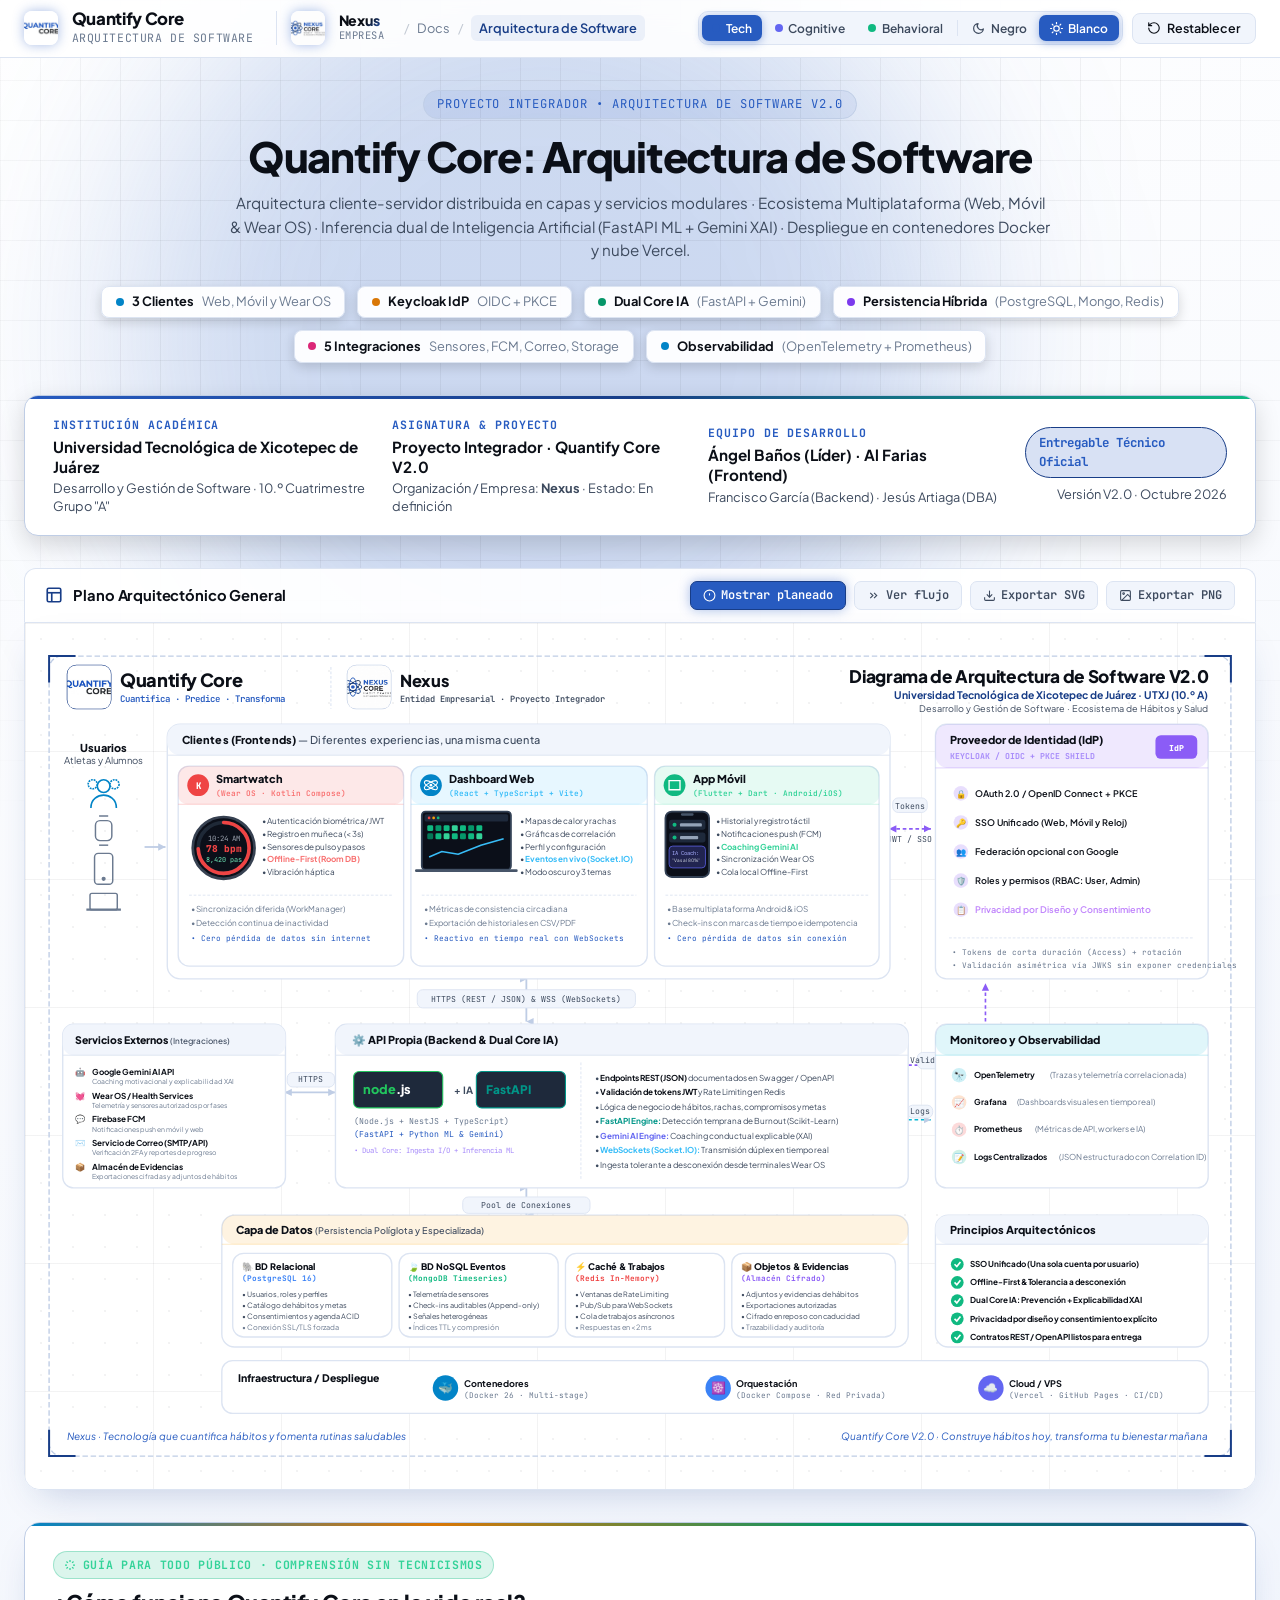
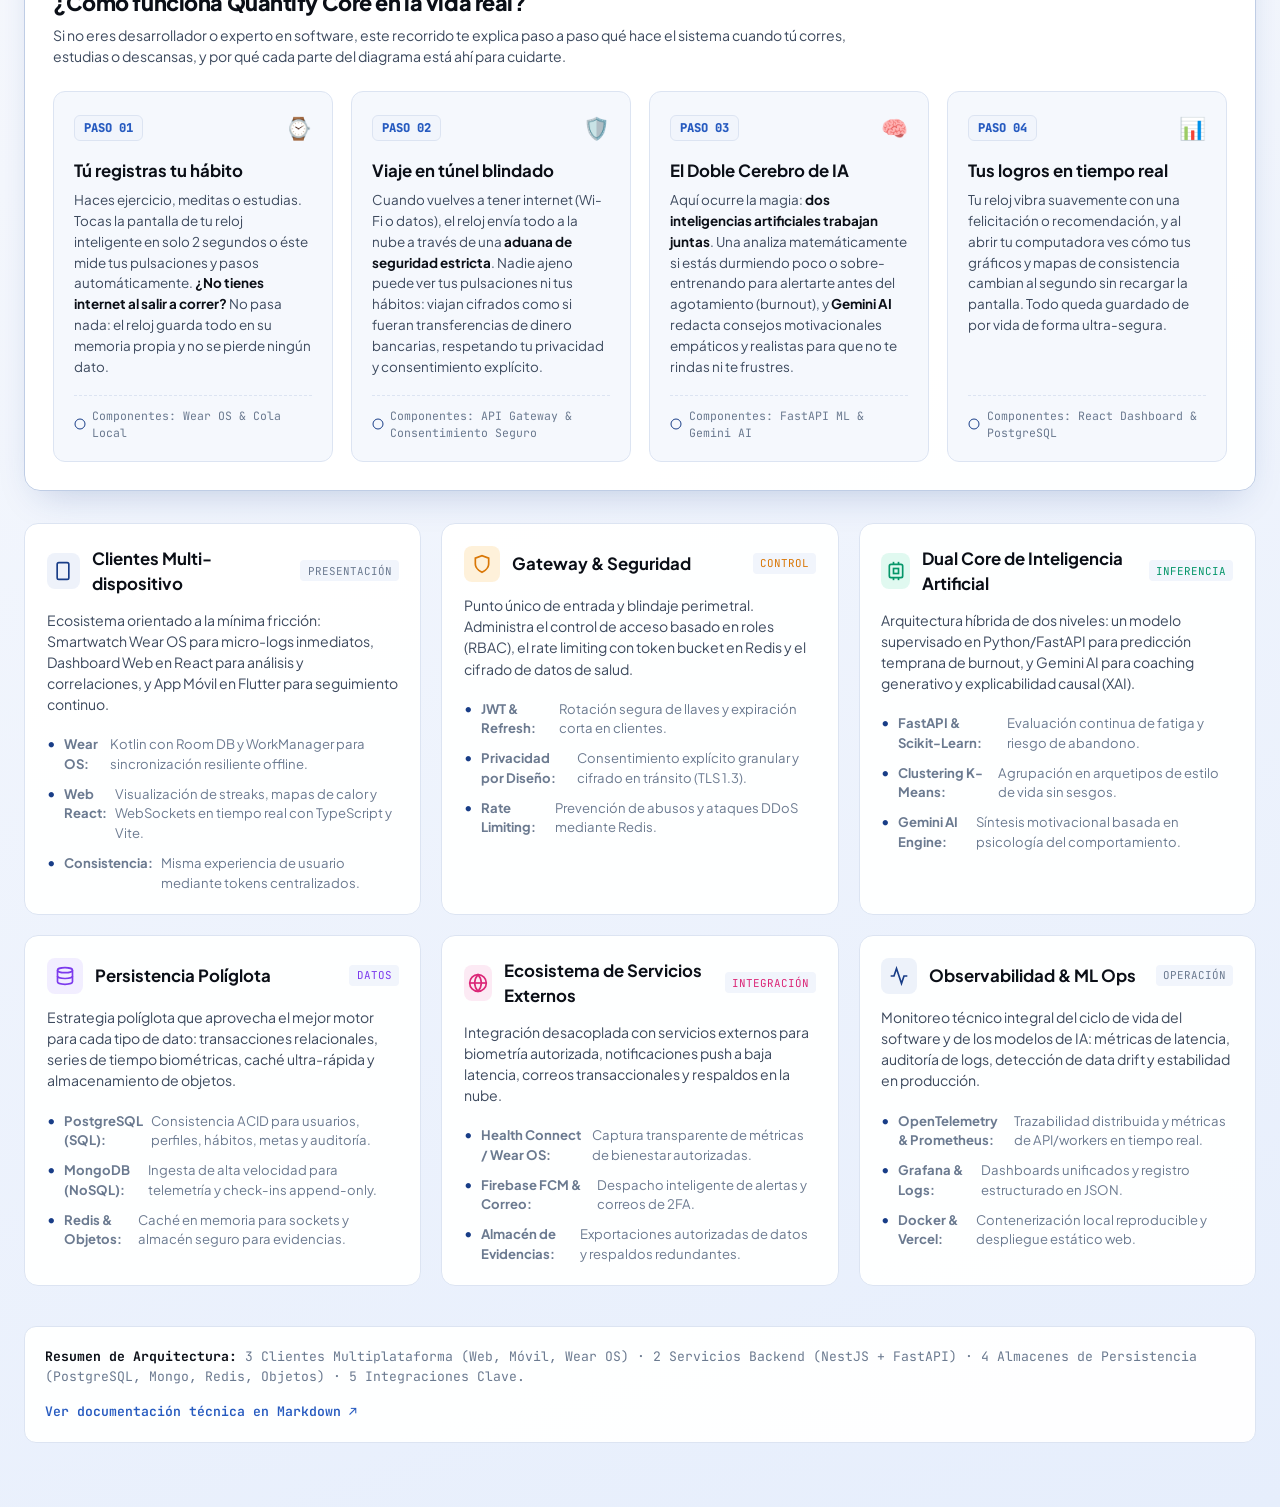
==== commit 6923ddb7: "fix(QUANCORE-26): adaptar marcas existentes al modo oscuro" ====
--- a/docs/examen/index.html
+++ b/docs/examen/index.html
@@ -1075,6 +1075,7 @@
     }
 
   </style>
+<link rel="stylesheet" href="../../assets/images/brand/theme.css"><script src="../../assets/images/brand/theme.js" defer></script>
 </head>
 <body>
   <!-- Fondo reactivo animado -->
@@ -1092,14 +1093,14 @@
     <div class="qc-nav__inner">
       <div style="display:flex; align-items:center; gap: 1.2rem;">
         <a href="../../index.html" class="qc-brand" title="Ir al inicio de Quantify Core">
-          <img src="../../assets/images/quantifyLogo.jpeg" alt="Logo Quantify Core (Producto)" width="36" height="36" style="border-radius: 8px; object-fit: cover;">
+          <img data-brand-dark="../../assets/images/brand/product-dark.png" src="../../assets/images/quantifyLogo.jpeg" alt="Logo Quantify Core (Producto)" width="36" height="36" style="border-radius: 8px; object-fit: cover;">
           <div class="qc-brand__text">
             <span class="qc-brand__title">Quantify Core</span>
             <span class="qc-brand__sub">Arquitectura de Software</span>
           </div>
         </a>
         <a href="#" class="qc-brand" title="Nexus · Entidad Empresarial" style="margin-left: 0.2rem; border-left: 1px solid var(--border); padding-left: 0.9rem;">
-          <img src="../../assets/images/enterpriseLogo.jpeg" alt="Logo Nexus (Empresa)" width="36" height="36" style="border-radius: 8px; object-fit: cover;">
+          <img data-brand-dark="../../assets/images/brand/enterprise-dark.png" src="../../assets/images/enterpriseLogo.jpeg" alt="Logo Nexus (Empresa)" width="36" height="36" style="border-radius: 8px; object-fit: cover;">
           <div class="qc-brand__text">
             <span class="qc-brand__title" style="font-size: 0.88rem;">Nexus</span>
             <span class="qc-brand__sub" style="font-size: 0.65rem;">Empresa</span>
--- a/assets/images/brand/theme.css
+++ b/assets/images/brand/theme.css
@@ -0,0 +1,2 @@
+/* El PNG ya tiene alfa; ningún consumidor debe añadirle una placa en oscuro. */
+img[data-brand-on-dark="true"]{background:transparent!important;box-shadow:none!important}
